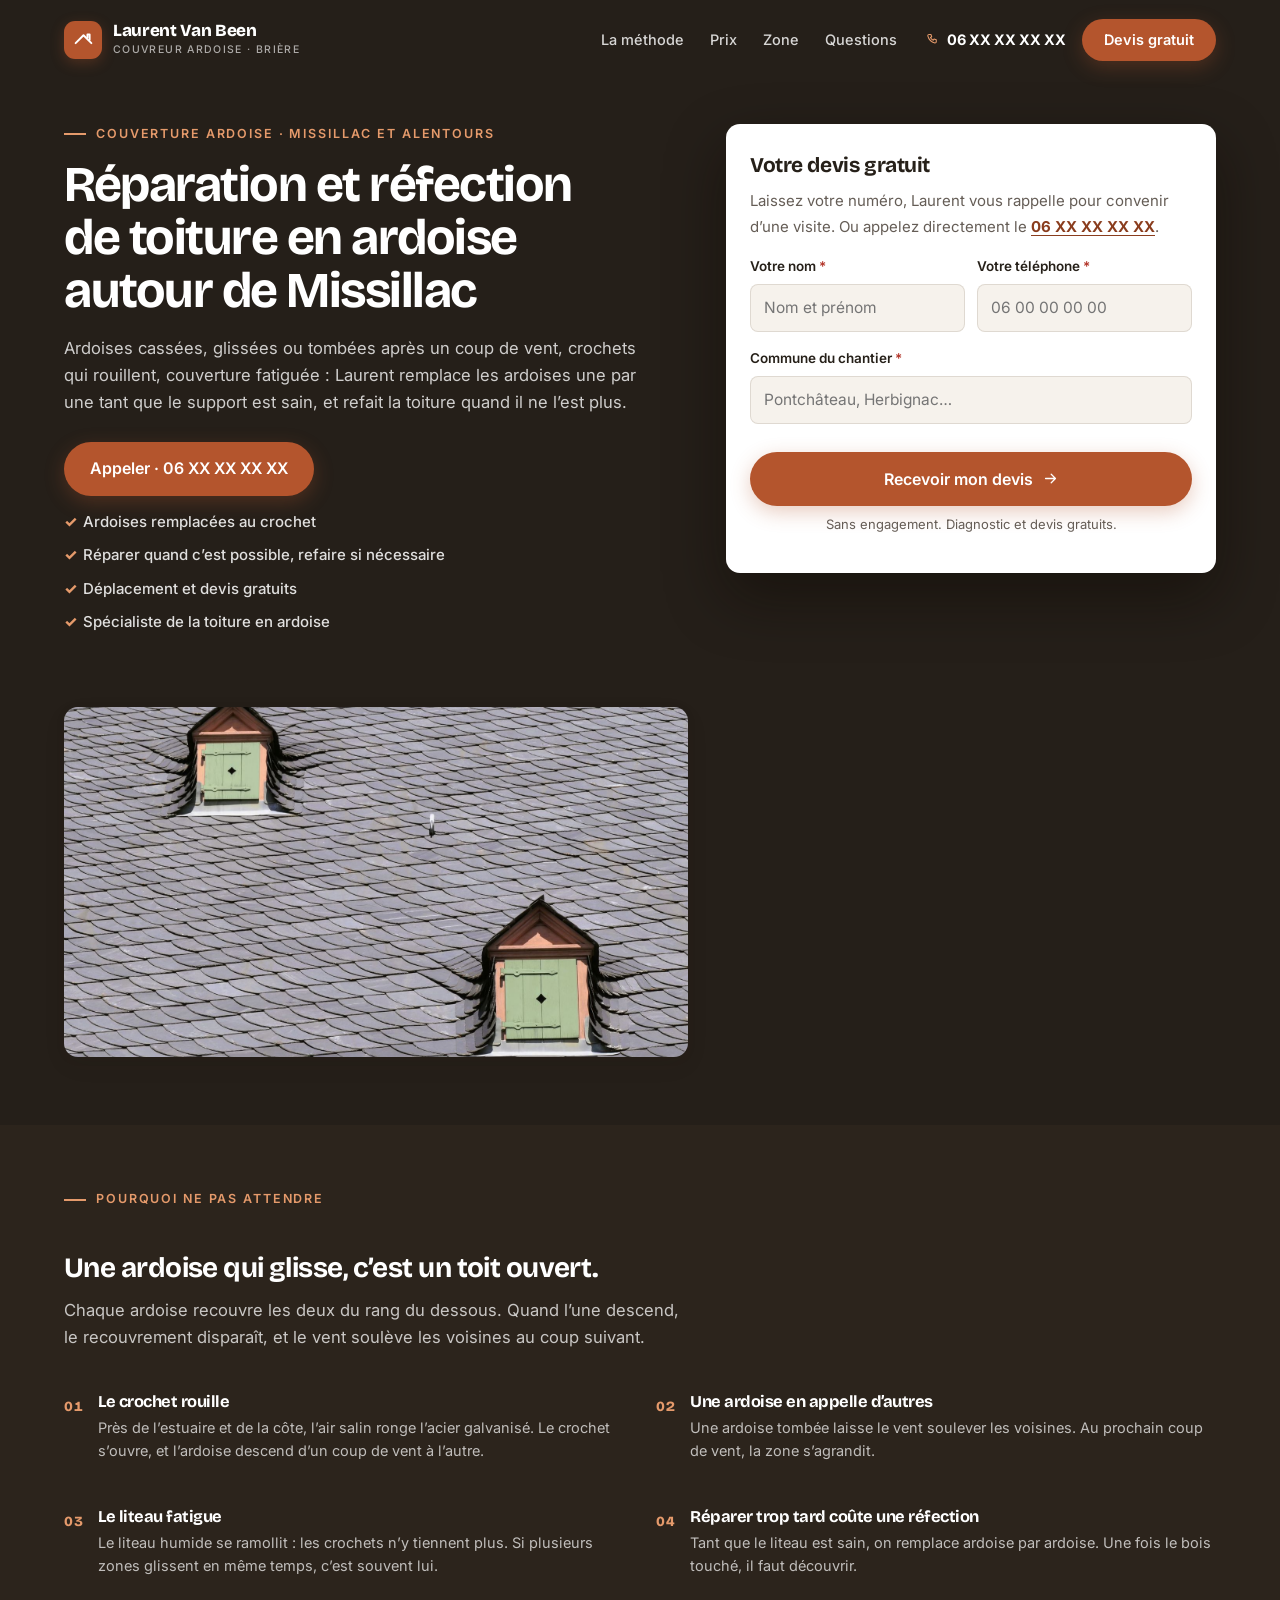
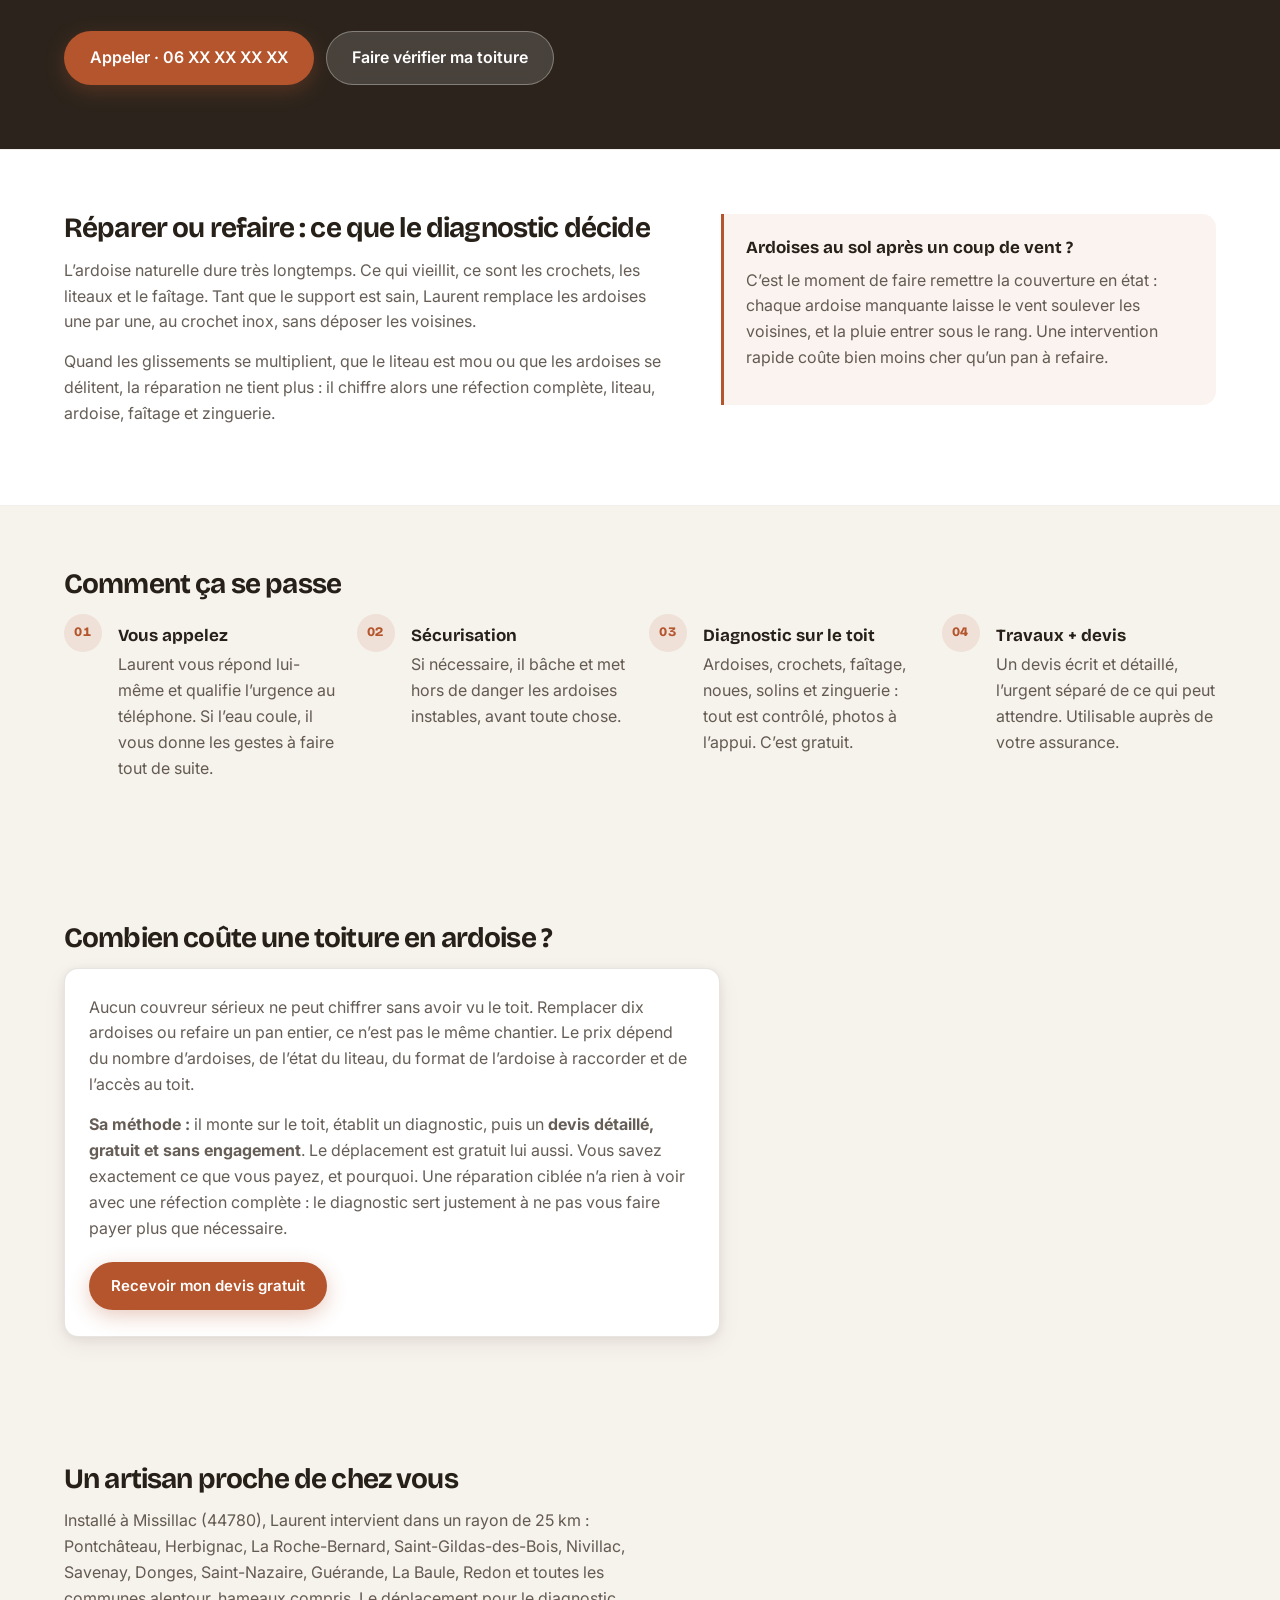
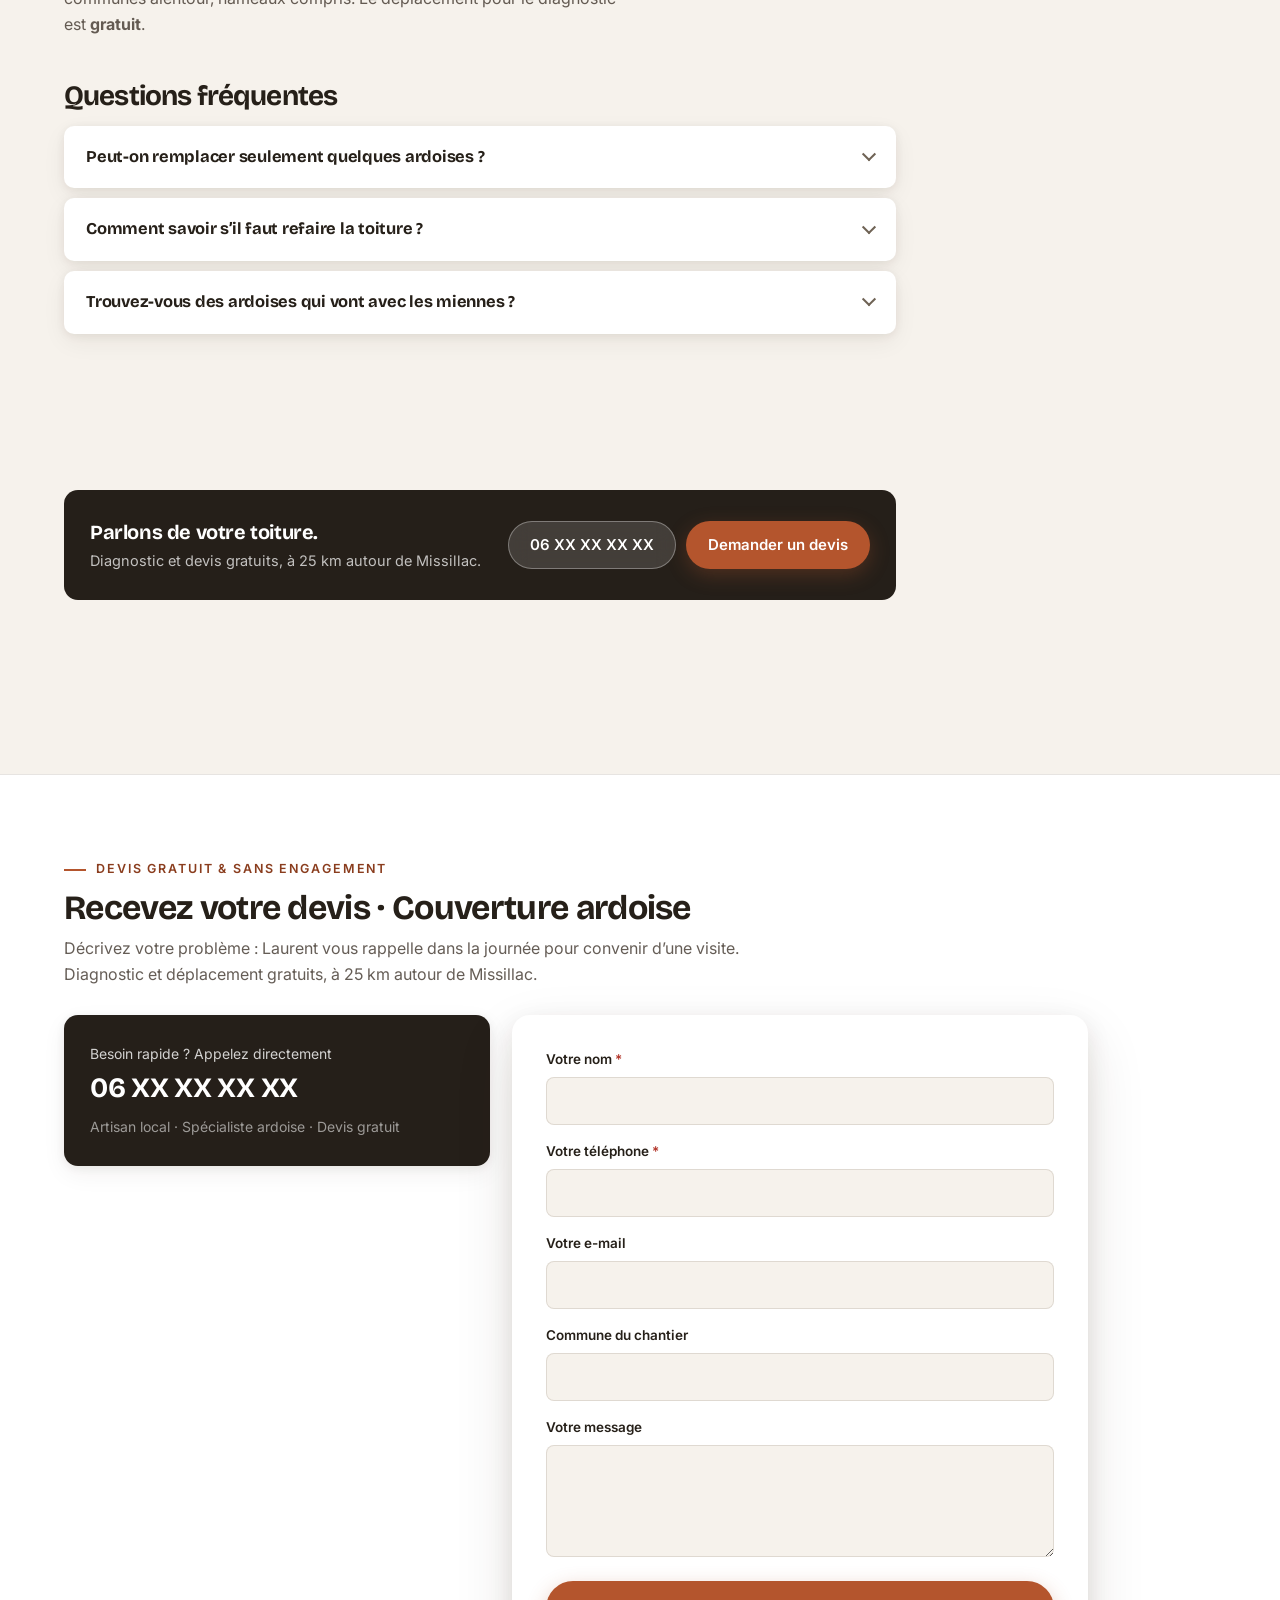
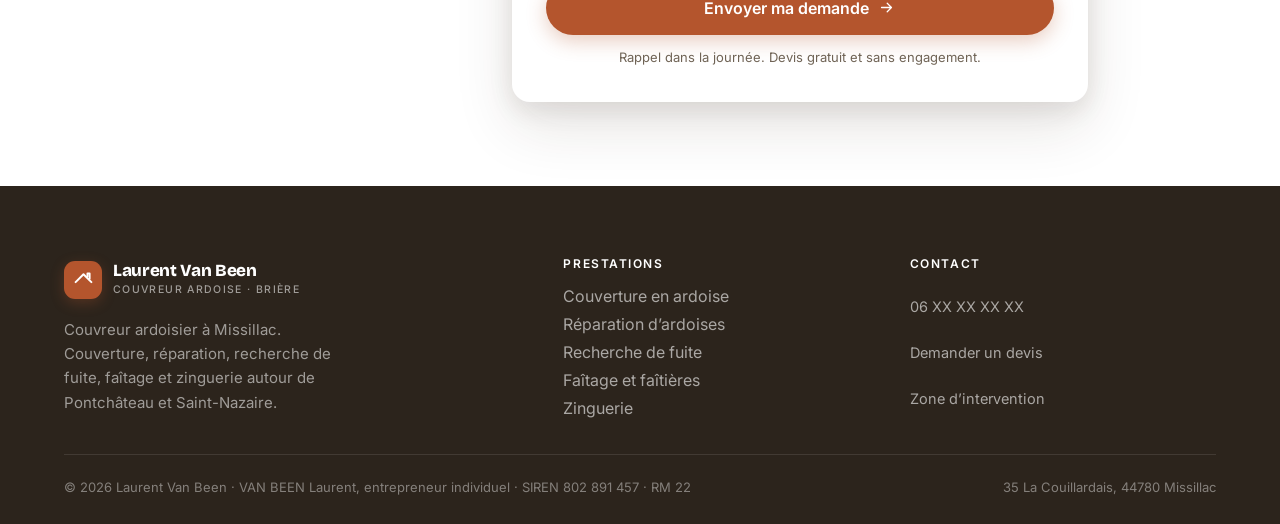
==== couverture-ardoise/index.html @ 98bc11b9 "Landings Google Ads Laurent Van Been (4 pages, modèle Debord) Co-Authored-By: Claude Opus 5.5 <norep" ====
<!DOCTYPE html>
<html lang="fr">
<head>
<meta charset="UTF-8">
<meta name="viewport" content="width=device-width, initial-scale=1">
<title>Couvreur ardoise&nbsp;: réparation et réfection · Laurent Van Been</title>
<meta name="description" content="Ardoises cassées ou glissées remplacées, réfection et rénovation de toiture en ardoise autour de Missillac, Pontchâteau et Saint-Nazaire. Devis gratuit.">
<link rel="canonical" href="https://netfox-agency.github.io/laurentvanbeen/couverture-ardoise/">
<meta name="robots" content="noindex, nofollow">
<meta property="og:type" content="website">
<meta property="og:locale" content="fr_FR">
<meta property="og:site_name" content="Laurent Van Been">
<meta property="og:title" content="Réparation et réfection de toiture en ardoise · Laurent Van Been">
<meta property="og:description" content="Ardoises cassées ou glissées remplacées, réfection et rénovation de toiture en ardoise autour de Missillac, Pontchâteau et Saint-Nazaire. Devis gratuit.">
<meta property="og:url" content="https://netfox-agency.github.io/laurentvanbeen/couverture-ardoise/">
<meta property="og:image" content="https://netfox-agency.github.io/laurentvanbeen/assets/img/ardoise-lucarnes.jpg">
<link rel="icon" href="../assets/favicon.svg" type="image/svg+xml">
<meta name="theme-color" content="#251f19">
<link rel="preconnect" href="https://fonts.googleapis.com">
<link rel="preconnect" href="https://fonts.gstatic.com" crossorigin>
<link href="https://fonts.googleapis.com/css2?family=Bricolage+Grotesque:opsz,wght@12..96,600;12..96,700;12..96,800&family=Inter:wght@400;500;600;700&display=swap" rel="stylesheet">
<link rel="stylesheet" href="../assets/styles.css?v=5">
<style>
  /* Page prestation : réutilise le design system (variables, kicker, faq, btn). */
  /* Hero sombre : en haut de page la navbar se fond dedans, et reprend son
     fond clair des que le JS pose .scrolled. Sans ca, une barre blanche
     tranche brutalement sur l'aplat sombre. */
  .site-nav:not(.scrolled) { background: transparent; box-shadow: none; }
  .site-nav:not(.scrolled) .brand-txt b { color: #fff; }
  .site-nav:not(.scrolled) .brand-txt span { color: rgba(255, 255, 255, .62); }
  .site-nav:not(.scrolled) .nav-links a { color: rgba(255, 255, 255, .82); }
  .site-nav:not(.scrolled) .nav-links a:hover { color: #fff; }
  .site-nav:not(.scrolled) .nav-tel { color: #fff; }
  .site-nav:not(.scrolled) .burger i,
  .site-nav:not(.scrolled) .burger i::before,
  .site-nav:not(.scrolled) .burger i::after { background: #fff; }
  .site-nav.scrolled { background: rgba(255, 255, 255, .92); -webkit-backdrop-filter: blur(16px); backdrop-filter: blur(16px); box-shadow: 0 1px 0 var(--line); }
  .svc { padding-block: clamp(120px, 14vw, 150px) clamp(64px, 8vw, 112px); }
  .crumbs { font-size: 13px; color: var(--text-mute); margin-bottom: 26px; }
  .crumbs a { color: var(--text-mute); text-decoration: none; }
  .crumbs a:hover { color: var(--accent-deep); }
  .crumbs span { margin: 0 8px; color: var(--accent); }
  .svc h1 { font-size: clamp(30px, 4.4vw, 50px); margin: 14px 0 18px; text-wrap: balance; }
  .svc .lead { margin-top: 0; }
  .svc-meta { margin: 22px 0 0; font-size: 12.5px; font-weight: 600; letter-spacing: .14em; text-transform: uppercase; color: var(--text-mute); }
  .svc h2 { font-size: clamp(21px, 2.6vw, 28px); margin: 44px 0 14px; text-wrap: balance; }
  .svc p { color: var(--text-soft); margin-bottom: 14px; text-wrap: pretty; }
  .svc figure { margin: 34px 0 8px; border-radius: var(--r-md); overflow: hidden; box-shadow: var(--sh-sm); position: relative; }
  .svc figure img { width: 100%; aspect-ratio: 16 / 9; object-fit: cover; }
  .svc figcaption { position: absolute; left: 12px; bottom: 12px; padding: 5px 11px; border-radius: 999px; background: rgba(26, 20, 14, .82); color: #fff; font-size: 11.5px; font-weight: 600; }
  .svc .faq-list { margin-top: 8px; }
  .svc-related { margin-top: 40px; padding-top: 18px; border-top: 1px solid var(--line); display: flex; align-items: baseline; gap: 16px; flex-wrap: wrap; }
  .svc-related b { font-family: var(--display); font-size: 15px; color: var(--ink); }
  .svc-related a { font-size: 15px; }
  .svc-cta { margin-top: 44px; padding: 26px; border-radius: var(--r-md); background: var(--navy-1); color: rgba(255,255,255,.72); display: flex; align-items: center; justify-content: space-between; gap: 18px; flex-wrap: wrap; }
  .svc-cta b { display: block; font-family: var(--display); font-size: 20px; color: #fff; letter-spacing: -.02em; }
  .svc-cta span { font-size: 14.5px; }
  .svc-cta .btns { display: flex; gap: 10px; flex-wrap: wrap; }
  @media (max-width: 640px) { .svc-cta { flex-direction: column; align-items: flex-start; } }
</style>
</head>
<body>

<a href="#main" class="sr-only">Aller au contenu</a>

<nav class="site-nav scrolled" id="nav" aria-label="Navigation principale">
  <div class="nav-inner">
    <a href="#main" class="brand" aria-label="Laurent Van Been">
      <span class="brand-mark" aria-hidden="true">
        <svg viewBox="0 0 24 24" fill="none"><path d="M3 15 12 6l9 9" stroke="currentColor" stroke-width="2.2" stroke-linecap="round" stroke-linejoin="round"/><path d="M16.5 8.5V5h2.5v6" stroke="currentColor" stroke-width="2.2" stroke-linecap="round" stroke-linejoin="round"/></svg>
      </span>
      <span class="brand-txt"><b>Laurent Van Been</b><span>Couvreur ardoise · Brière</span></span>
    </a>
    <ul class="nav-links">
      <li><a href="#methode">La méthode</a></li>
      <li><a href="#prix">Prix</a></li>
      <li><a href="#zone">Zone</a></li>
      <li><a href="#faq">Questions</a></li>
    </ul>
    <div class="nav-cta">
      <a href="tel:+336XXXXXXXX" class="nav-tel">
        <svg viewBox="0 0 24 24" fill="none" aria-hidden="true"><path d="M6.5 4h3l1.2 3.5-2 1.3a11 11 0 0 0 4.5 4.5l1.3-2 3.5 1.2v3a2 2 0 0 1-2.2 2A15.5 15.5 0 0 1 4.5 6.2 2 2 0 0 1 6.5 4Z" stroke="currentColor" stroke-width="1.7" stroke-linejoin="round"/></svg>
        06 XX XX XX XX
      </a>
      <a href="#devis" class="btn btn-accent">Devis gratuit</a>
      <button class="burger" id="burger" aria-expanded="false" aria-controls="mobile-menu" aria-label="Ouvrir le menu"><i></i></button>
    </div>
  </div>
</nav>
<ul class="mobile-menu" id="mobile-menu">
  <li><a href="#methode">La méthode</a></li>
  <li><a href="#prix">Prix</a></li>
  <li><a href="#zone">Zone d’intervention</a></li>
  <li><a href="#devis">Demander un devis</a></li>
  <li><a href="tel:+336XXXXXXXX">Appeler · 06 XX XX XX XX</a></li>
</ul>

<main id="main" class="svc svc-lp">
  <section class="lp-band lp-band-hero">
    <div class="container">
    <div class="lp-hero">
    <div class="lp-hero-txt">
    <p class="kicker">Couverture ardoise · Missillac et alentours</p>
    <h1>Réparation et réfection de toiture en ardoise autour de Missillac</h1>
    <p class="lead">Ardoises cassées, glissées ou tombées après un coup de vent, crochets qui rouillent, couverture fatiguée&nbsp;: Laurent remplace les ardoises une par une tant que le support est sain, et refait la toiture quand il ne l’est plus.</p>
    <p class="svc-meta">Devis gratuit · Déplacement gratuit · Spécialiste ardoise</p>
    <div class="svc-hero-cta">
      <a href="tel:+336XXXXXXXX" class="btn btn-accent btn-lg">Appeler · 06 XX XX XX XX</a>
      <a href="#devis-express" class="btn btn-ghost btn-lg">Devis gratuit en ligne</a>
    </div>
    <ul class="svc-trust">
      <li><span>✓</span> Ardoises remplacées au crochet</li>
      <li><span>✓</span> Réparer quand c’est possible, refaire si nécessaire</li>
      <li><span>✓</span> Déplacement et devis gratuits</li>
      <li><span>✓</span> Spécialiste de la toiture en ardoise</li>
    </ul>
    </div>
    <div class="express">
      <div class="express-txt">
        <b>Votre devis gratuit</b>
        <span>Laissez votre numéro, Laurent vous rappelle pour convenir d’une visite.<span class="lp-tel-bis"> Ou appelez directement le
          <a href="tel:+336XXXXXXXX">06 XX XX XX XX</a>.</span></span>
      </div>
      <div class="form">
        <form id="devis-express" novalidate>
          <input type="hidden" name="access_key" value="REMPLACER_PAR_VOTRE_CLE_WEB3FORMS">
          <input type="hidden" name="subject" value="Rappel express · Couverture ardoise · Laurent Van Been">
          <input type="hidden" name="from_name" value="Landing Laurent Van Been">
          <input type="hidden" name="prestation" value="Couverture ardoise">
          <input type="checkbox" name="botcheck" class="sr-only" tabindex="-1" autocomplete="off">
          <div class="express-champs">
            <div class="field">
              <label for="x-nom">Votre nom <span class="req" aria-hidden="true">*</span></label>
              <input type="text" id="x-nom" name="nom" autocomplete="name" placeholder="Nom et prénom" required>
              <p class="err">Merci d’indiquer votre nom.</p>
            </div>
            <div class="field">
              <label for="x-tel">Votre téléphone <span class="req" aria-hidden="true">*</span></label>
              <input type="tel" id="x-tel" name="telephone" autocomplete="tel" inputmode="tel" placeholder="06 00 00 00 00" required>
              <p class="err">Merci d’indiquer un téléphone où vous joindre.</p>
            </div>
          </div>
            <div class="field">
              <label for="x-ville">Commune du chantier <span class="req" aria-hidden="true">*</span></label>
              <input type="text" id="x-ville" name="commune" autocomplete="address-level2" placeholder="Pontchâteau, Herbignac…" required>
              <p class="err">Merci d’indiquer la commune du chantier.</p>
            </div>
          <button type="submit" class="btn btn-accent btn-lg">Recevoir mon devis
            <svg class="ar" viewBox="0 0 24 24" fill="none" aria-hidden="true"><path d="M5 12h14M13 6l6 6-6 6" stroke="currentColor" stroke-width="1.8" stroke-linecap="round" stroke-linejoin="round"/></svg>
          </button>
          <p class="form-foot">Sans engagement. Diagnostic et devis gratuits.</p>
        </form>
        <div class="form-state" role="status" aria-live="polite">
          <div class="ico"><svg width="24" height="24" viewBox="0 0 24 24" fill="none" aria-hidden="true"><path d="M20 6 9 17l-5-5" stroke="currentColor" stroke-width="2.5" stroke-linecap="round" stroke-linejoin="round"/></svg></div>
          <b>C’est noté.</b>
          <p>Laurent vous rappelle dans la journée.</p>
          <a href="tel:+336XXXXXXXX" class="fallback-tel">06 XX XX XX XX</a>
        </div>
        <div class="form-state is-error" role="alert" aria-live="assertive">
          <div class="ico"><svg width="24" height="24" viewBox="0 0 24 24" fill="none" aria-hidden="true"><circle cx="12" cy="12" r="9" stroke="currentColor" stroke-width="2"/><path d="M12 8v5M12 17h.01" stroke="currentColor" stroke-width="2.5" stroke-linecap="round"/></svg></div>
          <b>L’envoi n’a pas abouti.</b>
          <p>Appelez directement, il répond.</p>
          <a href="tel:+336XXXXXXXX" class="fallback-tel">06 XX XX XX XX</a>
        </div>
      </div>
    </div>
      <figure class="lp-preuve"><img src="../assets/img/ardoise-lucarnes.jpg" width="1200" height="675" decoding="async" alt="Couverture en ardoise et lucarnes, image d’illustration."></figure>
    </div>
    </div>
  </section>
  <section class="lp-band lp-risque">
    <div class="container">
      <p class="kicker">Pourquoi ne pas attendre</p>
      <h2>Une ardoise qui glisse, c’est un toit ouvert.</h2>
      <p class="lead">Chaque ardoise recouvre les deux du rang du dessous. Quand l’une descend, le recouvrement disparaît, et le vent soulève les voisines au coup suivant.</p>
      <div class="risque-liste">
        <div class="risque">
          <span class="n">01</span>
          <div>
            <h3>Le crochet rouille</h3>
            <p>Près de l’estuaire et de la côte, l’air salin ronge l’acier galvanisé. Le crochet s’ouvre, et l’ardoise descend d’un coup de vent à l’autre.</p>
          </div>
        </div>
        <div class="risque">
          <span class="n">02</span>
          <div>
            <h3>Une ardoise en appelle d’autres</h3>
            <p>Une ardoise tombée laisse le vent soulever les voisines. Au prochain coup de vent, la zone s’agrandit.</p>
          </div>
        </div>
        <div class="risque">
          <span class="n">03</span>
          <div>
            <h3>Le liteau fatigue</h3>
            <p>Le liteau humide se ramollit&nbsp;: les crochets n’y tiennent plus. Si plusieurs zones glissent en même temps, c’est souvent lui.</p>
          </div>
        </div>
        <div class="risque">
          <span class="n">04</span>
          <div>
            <h3>Réparer trop tard coûte une réfection</h3>
            <p>Tant que le liteau est sain, on remplace ardoise par ardoise. Une fois le bois touché, il faut découvrir.</p>
          </div>
        </div>
      </div>
      <div class="risque-cta">
        <a href="tel:+336XXXXXXXX" class="btn btn-accent btn-lg">Appeler · 06 XX XX XX XX</a>
        <a href="#devis-express" class="btn btn-glass btn-lg">Faire vérifier ma toiture</a>
      </div>
    </div>
  </section>
  <section class="lp-band lp-band-blanc lp-band-texte">
    <div class="container">
    <h2>Réparer ou refaire&nbsp;: ce que le diagnostic décide</h2>
    <p>L’ardoise naturelle dure très longtemps. Ce qui vieillit, ce sont les crochets, les liteaux et le faîtage. Tant que le support est sain, Laurent remplace les ardoises une par une, au crochet inox, sans déposer les voisines.</p>
    <p>Quand les glissements se multiplient, que le liteau est mou ou que les ardoises se délitent, la réparation ne tient plus&nbsp;: il chiffre alors une réfection complète, liteau, ardoise, faîtage et zinguerie.</p>
    <div class="urgent-box">
      <b>Ardoises au sol après un coup de vent&nbsp;?</b>
      <p>C’est le moment de faire remettre la couverture en état&nbsp;: chaque ardoise manquante laisse le vent soulever les voisines, et la pluie entrer sous le rang. Une intervention rapide coûte bien moins cher qu’un pan à refaire.</p>
    </div>
    </div>
  </section>
  <section class="lp-band" id="methode">
    <div class="container">
    <h2>Comment ça se passe</h2>
    <ol class="steps">
      <li><span class="step-n">01</span><b>Vous appelez</b><p>Laurent vous répond lui-même et qualifie l’urgence au téléphone. Si l’eau coule, il vous donne les gestes à faire tout de suite.</p></li>
      <li><span class="step-n">02</span><b>Sécurisation</b><p>Si nécessaire, il bâche et met hors de danger les ardoises instables, avant toute chose.</p></li>
      <li><span class="step-n">03</span><b>Diagnostic sur le toit</b><p>Ardoises, crochets, faîtage, noues, solins et zinguerie&nbsp;: tout est contrôlé, photos à l’appui. C’est gratuit.</p></li>
      <li><span class="step-n">04</span><b>Travaux + devis</b><p>Un devis écrit et détaillé, l’urgent séparé de ce qui peut attendre. Utilisable auprès de votre assurance.</p></li>
    </ol>
    </div>
  </section>
  <section class="lp-band" id="prix">
    <div class="container">
    <h2>Combien coûte une toiture en ardoise&nbsp;?</h2>
    <div class="budget-box">
      <p>Aucun couvreur sérieux ne peut chiffrer sans avoir vu le toit. Remplacer dix ardoises ou refaire un pan entier, ce n’est pas le même chantier. Le prix dépend du nombre d’ardoises, de l’état du liteau, du format de l’ardoise à raccorder et de l’accès au toit.</p>
      <p><strong>Sa méthode&nbsp;:</strong> il monte sur le toit, établit un diagnostic, puis un <strong>devis détaillé, gratuit et sans engagement</strong>. Le déplacement est gratuit lui aussi. Vous savez exactement ce que vous payez, et pourquoi. Une réparation ciblée n’a rien à voir avec une réfection complète&nbsp;: le diagnostic sert justement à ne pas vous faire payer plus que nécessaire.</p>
      <a href="#devis" class="btn btn-accent">Recevoir mon devis gratuit</a>
    </div>
    </div>
  </section>
  <section class="lp-band" id="zone">
    <div class="container">
    <h2>Un artisan proche de chez vous</h2>
    <p>Installé à Missillac (44780), Laurent intervient dans un rayon de 25 km&nbsp;: Pontchâteau, Herbignac, La Roche-Bernard, Saint-Gildas-des-Bois, Nivillac, Savenay, Donges, Saint-Nazaire, Guérande, La Baule, Redon et toutes les communes alentour, hameaux compris. Le déplacement pour le diagnostic est <strong>gratuit</strong>.</p>

    <h2 id="faq">Questions fréquentes</h2>
    <div class="faq-list">
      <details name="faq">
        <summary>Peut-on remplacer seulement quelques ardoises&nbsp;?</summary>
        <p class="answer">Oui, tant que le liteau est sain. Chaque ardoise est retirée et remplacée au crochet, sans toucher au reste du pan.</p>
      </details>
      <details name="faq">
        <summary>Comment savoir s’il faut refaire la toiture&nbsp;?</summary>
        <p class="answer">Quand les glissements se multiplient sur plusieurs zones, que le liteau est mou ou que les ardoises se délitent. Le diagnostic sur le toit le montre, photos à l’appui.</p>
      </details>
      <details name="faq">
        <summary>Trouvez-vous des ardoises qui vont avec les miennes&nbsp;?</summary>
        <p class="answer">Le format, l’épaisseur et la teinte de l’ardoise en place sont relevés au diagnostic, pour que le raccord se voie le moins possible.</p>
      </details>
    </div>
    </div>
  </section>
  <section class="lp-band lp-band-cta">
    <div class="container">
    <div class="svc-cta">
      <div>
        <b>Parlons de votre toiture.</b>
        <span>Diagnostic et devis gratuits, à 25 km autour de Missillac.</span>
      </div>
      <div class="btns">
        <a href="tel:+336XXXXXXXX" class="btn btn-glass">06 XX XX XX XX</a>
        <a href="#devis" class="btn btn-accent">Demander un devis</a>
      </div>
    </div>
    </div>
  </section>
</main>


<section id="devis" class="svc-formsec lp-formsec">
  <div class="container">
    <p class="kicker">Devis gratuit &amp; sans engagement</p>
    <h2 class="svc-formsec-h">Recevez votre devis · Couverture ardoise</h2>
    <p class="svc-formsec-lead">Décrivez votre problème&nbsp;: Laurent vous rappelle dans la journée pour convenir d’une visite. Diagnostic et déplacement gratuits, à 25 km autour de Missillac.</p>
    <div class="svc-formsec-grid">
      <a href="tel:+336XXXXXXXX" class="svc-callcard">
        <span>Besoin rapide&nbsp;? Appelez directement</span>
        <b>06 XX XX XX XX</b>
        <span class="svc-callcard-note">Artisan local · Spécialiste ardoise · Devis gratuit</span>
      </a>
      <div class="form">
        <form id="devis-form" novalidate>
          <input type="hidden" name="access_key" value="REMPLACER_PAR_VOTRE_CLE_WEB3FORMS">
          <input type="hidden" name="subject" value="Devis Couverture ardoise · Laurent Van Been">
          <input type="hidden" name="from_name" value="Landing Laurent Van Been">
          <input type="hidden" name="prestation" value="Couverture ardoise">
          <input type="checkbox" name="botcheck" class="sr-only" tabindex="-1" autocomplete="off">
          <div class="field">
            <label for="f-nom">Votre nom <span class="req" aria-hidden="true">*</span></label>
            <input type="text" id="f-nom" name="nom" autocomplete="name" required>
            <p class="err">Merci d’indiquer votre nom.</p>
          </div>
          <div class="field">
            <label for="f-tel">Votre téléphone <span class="req" aria-hidden="true">*</span></label>
            <input type="tel" id="f-tel" name="telephone" autocomplete="tel" inputmode="tel" required>
            <p class="err">Merci d’indiquer un téléphone où vous joindre.</p>
          </div>
          <div class="field">
            <label for="f-mail">Votre e-mail</label>
            <input type="email" id="f-mail" name="email" autocomplete="email" inputmode="email">
            <p class="err">Cet e-mail ne semble pas valide.</p>
          </div>
          <div class="field">
            <label for="f-ville">Commune du chantier</label>
            <input type="text" id="f-ville" name="commune" autocomplete="address-level2">
          </div>
          <div class="field">
            <label for="f-msg">Votre message</label>
            <textarea id="f-msg" name="message"></textarea>
          </div>
          <button type="submit" class="btn btn-accent btn-lg" id="submit-btn">Envoyer ma demande
            <svg class="ar" viewBox="0 0 24 24" fill="none" aria-hidden="true"><path d="M5 12h14M13 6l6 6-6 6" stroke="currentColor" stroke-width="1.8" stroke-linecap="round" stroke-linejoin="round"/></svg>
          </button>
          <p class="form-foot">Rappel dans la journée. Devis gratuit et sans engagement.</p>
        </form>
        <div class="form-state" id="form-ok" role="status" aria-live="polite">
          <div class="ico"><svg width="24" height="24" viewBox="0 0 24 24" fill="none" aria-hidden="true"><path d="M20 6 9 17l-5-5" stroke="currentColor" stroke-width="2.5" stroke-linecap="round" stroke-linejoin="round"/></svg></div>
          <b>Message reçu.</b>
          <p>Laurent vous rappelle dans la journée pour convenir d’une visite.</p>
          <a href="tel:+336XXXXXXXX" class="fallback-tel">06 XX XX XX XX</a>
        </div>
        <div class="form-state is-error" id="form-ko" role="alert" aria-live="assertive">
          <div class="ico"><svg width="24" height="24" viewBox="0 0 24 24" fill="none" aria-hidden="true"><circle cx="12" cy="12" r="9" stroke="currentColor" stroke-width="2"/><path d="M12 8v5M12 17h.01" stroke="currentColor" stroke-width="2.5" stroke-linecap="round"/></svg></div>
          <b>L’envoi n’a pas abouti.</b>
          <p>Le plus simple est de l’appeler directement&nbsp;: il répond.</p>
          <a href="tel:+336XXXXXXXX" class="fallback-tel">06 XX XX XX XX</a>
        </div>
      </div>
    </div>
  </div>
</section>

<footer class="footer">
  <div class="container">
    <div class="footer-grid">
      <div class="footer-brand">
        <a href="#main" class="brand">
          <span class="brand-mark" aria-hidden="true">
            <svg viewBox="0 0 24 24" fill="none"><path d="M3 15 12 6l9 9" stroke="currentColor" stroke-width="2.2" stroke-linecap="round" stroke-linejoin="round"/><path d="M16.5 8.5V5h2.5v6" stroke="currentColor" stroke-width="2.2" stroke-linecap="round" stroke-linejoin="round"/></svg>
          </span>
          <span class="brand-txt"><b>Laurent Van Been</b><span>Couvreur ardoise · Brière</span></span>
        </a>
        <p>Couvreur ardoisier à Missillac. Couverture, réparation, recherche de fuite, faîtage et zinguerie autour de Pontchâteau et Saint-Nazaire.</p>
      </div>
      <div>
        <h3>Prestations</h3>
        <ul>
          <li>Couverture en ardoise</li>
          <li>Réparation d’ardoises</li>
          <li>Recherche de fuite</li>
          <li>Faîtage et faîtières</li>
          <li>Zinguerie</li>
        </ul>
      </div>
      <div>
        <h3>Contact</h3>
        <ul>
          <li><a href="tel:+336XXXXXXXX">06 XX XX XX XX</a></li>
          <li><a href="#devis">Demander un devis</a></li>
          <li><a href="#zone">Zone d’intervention</a></li>
        </ul>
      </div>
    </div>
    <div class="footer-bot">
      <span>© 2026 Laurent Van Been · VAN BEEN Laurent, entrepreneur individuel · SIREN 802 891 457 · RM 22</span>
      <span>35 La Couillardais, 44780 Missillac</span>
    </div>
  </div>
</footer>
<div class="callbar" id="callbar">
  <a href="tel:+336XXXXXXXX" class="btn btn-glass">
    <svg width="15" height="15" viewBox="0 0 24 24" fill="none" aria-hidden="true"><path d="M6.5 4h3l1.2 3.5-2 1.3a11 11 0 0 0 4.5 4.5l1.3-2 3.5 1.2v3a2 2 0 0 1-2.2 2A15.5 15.5 0 0 1 4.5 6.2 2 2 0 0 1 6.5 4Z" stroke="currentColor" stroke-width="1.7" stroke-linejoin="round"/></svg>
    Appeler
  </a>
  <a href="#devis" class="btn btn-accent">Devis gratuit</a>
</div>

<script type="application/ld+json">
{"@context":"https://schema.org","@type":"RoofingContractor","name":"Laurent Van Been","telephone":"+336XXXXXXXX","url":"https://netfox-agency.github.io/laurentvanbeen/couverture-ardoise/","address":{"@type":"PostalAddress","streetAddress":"35 La Couillardais","addressLocality":"Missillac","postalCode":"44780","addressRegion":"Pays de la Loire","addressCountry":"FR"},"areaServed":"Missillac, Pontchâteau, Herbignac, Saint-Nazaire, Guérande"}
</script>
<script src="../assets/script.js?v=5" defer></script>
</body>
</html>
---- assets/styles.css ----
/* ============================================================
   Laurent Van Been · Couvreur ardoise, Missillac
   Structure héritée du système maison (bento, hero plein cadre, chips,
   Bricolage Grotesque + Inter) ; palette et séparateurs refaits pour
   le métier : terre cuite / charbon chaud / papier pierre, lignes de
   toit à la place des vagues. Aucun hex en dur hors de :root.
   ============================================================ */

:root {
  /* Palette métier couvreur : terre cuite (tuile), charbon chaud (ardoise
     brûlée / zinc patiné), papier chaud (pierre). Le bleu SaaS d'origine
     (hérité d'un gabarit de nettoyage) ne disait pas le
     secteur. Neutres chauds cohérents, aucun mélange chaud/froid. */
  --ink:        #262019;
  --text:       rgba(38, 30, 22, 0.88);
  --text-soft:  rgba(52, 42, 33, 0.76);
  --text-mute:  #6f6355;

  --bg:         #f6f2ec;
  --bg-deep:    #efe9e0;
  --surface:    #ffffff;

  --line:       rgba(70, 50, 30, 0.13);
  --line-soft:  rgba(70, 50, 30, 0.07);

  --accent:        #b4552d;
  --accent-deep:   #8a3d1e;
  --accent-bright: #e59a6b;
  --accent-tint:   rgba(180, 85, 45, .10);
  --accent-tint-2: rgba(180, 85, 45, .18);

  /* Noms hérités du gabarit d'origine ; valeurs = charbon chaud. */
  --navy-1: #251f19;
  --navy-2: #2c241c;

  --danger:      #b3362b;
  --danger-tint: rgba(179, 54, 43, .12);

  /* Rayons resserrés : le tout-arrondi « bulle » est un tell IA/SaaS. */
  --r-xs: 8px;
  --r-sm: 10px;
  --r-md: 14px;
  --r-lg: 18px;
  --r-xl: 24px;

  --sh-sm: 0 2px 10px rgba(48, 34, 20, .07), 0 8px 24px rgba(48, 34, 20, .06);
  --sh-lg: 0 8px 24px rgba(48, 34, 20, .10), 0 24px 60px rgba(48, 34, 20, .12);

  --maxw: 1200px;
  --display: "Bricolage Grotesque", ui-sans-serif, sans-serif;
  --font: "Inter", ui-sans-serif, sans-serif;
  --ease: cubic-bezier(.2, .8, .2, 1);
}

*, *::before, *::after { box-sizing: border-box; margin: 0; padding: 0; }
/* scroll-padding-top : la navbar est fixe et fait 78px. Sans cette réserve,
   chaque clic du menu fait atterrir le titre de section SOUS la barre. */
html { scroll-behavior: smooth; -webkit-text-size-adjust: 100%; scroll-padding-top: 96px; }

body {
  font-family: var(--font);
  font-size: 16px;
  line-height: 1.62;
  color: var(--text);
  background: var(--bg);
  -webkit-font-smoothing: antialiased;
  overflow-x: hidden;
}

/* height:auto : les attributs width/height du HTML posent une hauteur fixe
   qui neutraliserait aspect-ratio. Les règles plus spécifiques reprennent
   la main avec height:100%. */
img, video { max-width: 100%; display: block; height: auto; }

h1, h2, h3 { font-family: var(--display); color: var(--ink); letter-spacing: -.03em; line-height: 1.06; font-weight: 700; }

/* --accent sur --bg ne donne que 4,06:1 — sous le minimum AA de 4,5 pour du
   texte. On réserve --accent aux aplats (boutons, icônes) et on passe le texte
   en --accent-deep (6,4:1). */
a { color: var(--accent-deep); text-underline-offset: 3px; }
.prose a:visited { color: var(--navy-2); }

:focus-visible { outline: 2px solid var(--accent); outline-offset: 3px; border-radius: 4px; }
/* Sur les fonds sombres, l'anneau bleu standard se noie — variante claire. */
.hero :focus-visible, .section.dark :focus-visible, .footer :focus-visible,
.callbar :focus-visible, .mobile-menu :focus-visible {
  outline-color: var(--accent-bright);
}

/* ---------- Micro-typographie ---------- */
::selection { background: var(--accent); color: #fff; }
h2, h3 { text-wrap: balance; }
.lead, .b-card p, .faq-list .answer, .step > span:not(.step-n) { text-wrap: pretty; }

.container { max-width: var(--maxw); margin-inline: auto; padding-inline: 24px; }
.section { padding-block: clamp(64px, 8vw, 112px); position: relative; }

.sr-only {
  position: absolute; width: 1px; height: 1px; padding: 0; margin: -1px;
  overflow: hidden; clip: rect(0 0 0 0); white-space: nowrap; border: 0;
}

.chip {
  display: inline-flex; align-items: center; gap: 8px;
  padding: 7px 14px; border-radius: 999px;
  background: var(--accent-tint); color: var(--accent-deep);
  font-size: 13px; font-weight: 600; letter-spacing: .02em;
}
.chip svg { width: 15px; height: 15px; flex: none; }

/* Kicker éditorial : remplace les pilules-icônes en tête de section (grammaire
   template/SaaS). Un trait terre cuite, des capitales espacées, rien d'autre. */
.kicker {
  display: flex; align-items: center; gap: 10px;
  font-size: 12.5px; font-weight: 600; letter-spacing: .15em;
  text-transform: uppercase; color: var(--accent-deep);
}
.kicker::before { content: ""; width: 22px; height: 2px; background: var(--accent); flex: none; }
.dark .kicker { color: var(--accent-bright); }
.dark .kicker::before { background: var(--accent-bright); }

/* Spécimen de matériaux (intro) — la palette de l'artisan en petites capitales. */
.materials {
  margin-top: 24px; font-size: 12.5px; font-weight: 600;
  letter-spacing: .16em; text-transform: uppercase; color: var(--text-mute);
}

.h2 { font-size: clamp(28px, 3.6vw, 46px); margin-top: 14px; }
.lead { margin-top: 16px; font-size: clamp(16px, 1.3vw, 18px); color: var(--text-soft); max-width: 58ch; }

/* ---------- Boutons ---------- */
.btn {
  display: inline-flex; align-items: center; justify-content: center; gap: 9px;
  min-height: 48px; padding: 0 22px;
  border-radius: 999px; border: 0; cursor: pointer;
  font-family: var(--font); font-size: 15px; font-weight: 600;
  text-decoration: none; white-space: nowrap;
  transition: background .25s var(--ease), transform .2s var(--ease), box-shadow .25s var(--ease);
}
.btn .ar { width: 17px; height: 17px; flex: none; transition: transform .25s var(--ease); }
.btn:hover .ar { transform: translateX(3px); }
.btn:active { transform: translateY(1px); }
.btn-lg { min-height: 54px; padding: 0 26px; font-size: 16px; }

.btn-accent { background: var(--accent); color: #fff; box-shadow: 0 6px 20px rgba(180, 85, 45, .30); }
.btn-accent:hover { background: var(--accent-deep); }
.btn-light { background: #fff; color: var(--ink); box-shadow: var(--sh-sm); }
.btn-light:hover { background: var(--bg); }
.btn-glass {
  background: rgba(255, 255, 255, .14); color: #fff;
  box-shadow: inset 0 0 0 1px rgba(255, 255, 255, .32);
  -webkit-backdrop-filter: blur(10px); backdrop-filter: blur(10px);
}
.btn-glass:hover { background: rgba(255, 255, 255, .24); }
.btn-ghost { background: transparent; color: var(--ink); box-shadow: inset 0 0 0 1px var(--line); }
.btn-ghost:hover { box-shadow: inset 0 0 0 1px var(--ink); }

/* ============================================================
   NAV
   ============================================================ */
.site-nav {
  position: fixed; inset: 0 0 auto; z-index: 60;
  transition: background .3s var(--ease), box-shadow .3s var(--ease);
}
.site-nav.scrolled {
  background: rgba(255, 255, 255, .88);
  -webkit-backdrop-filter: blur(16px); backdrop-filter: blur(16px);
  box-shadow: 0 1px 0 var(--line);
}
.nav-inner {
  max-width: var(--maxw); margin-inline: auto; padding: 18px 24px;
  display: flex; align-items: center; gap: 28px;
}
.brand { display: flex; align-items: center; gap: 11px; text-decoration: none; margin-right: auto; min-height: 44px; }
.brand-mark {
  width: 38px; height: 38px; border-radius: 11px; flex: none;
  background: var(--accent); display: grid; place-items: center;
  box-shadow: 0 4px 14px rgba(180, 85, 45, .3);
}
.brand-mark svg { width: 21px; height: 21px; color: #fff; }
.brand-txt b {
  display: block; font-family: var(--display); font-size: 17px;
  font-weight: 800; letter-spacing: -.02em; color: #fff; line-height: 1.1;
}
.brand-txt span {
  display: block; font-size: 10.5px; letter-spacing: .13em;
  text-transform: uppercase; color: rgba(255, 255, 255, .62); font-weight: 500;
}
.site-nav.scrolled .brand-txt b { color: var(--ink); }
.site-nav.scrolled .brand-txt span { color: var(--text-mute); }

.nav-links { display: flex; gap: 26px; list-style: none; }
.nav-links a {
  font-size: 14.5px; font-weight: 500; text-decoration: none;
  color: rgba(255, 255, 255, .82); transition: color .2s var(--ease);
}
.nav-links a:hover { color: #fff; }
.site-nav.scrolled .nav-links a { color: var(--text-soft); }
.site-nav.scrolled .nav-links a:hover { color: var(--accent); }

.nav-cta { display: flex; align-items: center; gap: 16px; }
.nav-tel {
  display: inline-flex; align-items: center; gap: 7px;
  font-size: 14.5px; font-weight: 700; color: #fff;
  text-decoration: none; white-space: nowrap;
}
.nav-tel svg { width: 15px; height: 15px; color: var(--accent-bright); }
.site-nav.scrolled .nav-tel { color: var(--ink); }
.nav-cta .btn { min-height: 42px; font-size: 14.5px; }

.burger {
  display: none; flex: none;
  width: 44px; height: 44px; border: 0; background: none; cursor: pointer;
  align-items: center; justify-content: center;
}
.burger i {
  display: block; width: 20px; height: 2px; border-radius: 2px;
  background: #fff; position: relative; transition: background .2s var(--ease);
}
.burger i::before, .burger i::after {
  content: ""; position: absolute; left: 0; width: 20px; height: 2px;
  border-radius: 2px; background: #fff; transition: transform .28s var(--ease);
}
.burger i::before { top: -6px; }
.burger i::after { top: 6px; }
.site-nav.scrolled .burger i, .site-nav.scrolled .burger i::before, .site-nav.scrolled .burger i::after { background: var(--ink); }
.burger[aria-expanded="true"] i { background: transparent !important; }
.burger[aria-expanded="true"] i::before { transform: translateY(6px) rotate(45deg); }
.burger[aria-expanded="true"] i::after { transform: translateY(-6px) rotate(-45deg); }

.mobile-menu { display: none; }

/* ============================================================
   HERO
   ============================================================ */
.hero {
  position: relative;
  min-height: clamp(620px, 96vh, 960px);
  display: flex; align-items: flex-end;
  overflow: hidden;
  background: var(--navy-1);
  padding-top: 104px;
}
.hero-media { position: absolute; inset: 0; z-index: 0; background: var(--navy-1); }
.hero-media video, .hero-media img {
  /* Sujet (couvreur + mains) dans la moitié droite de la photo : le cadrage
     le garde entier, le texte occupe la gauche assombrie par le voile. */
  width: 100%; height: 100%; object-fit: cover; object-position: center 40%;
}
/* Trois dégradés, aucun voile global — la droite de l'image reste nette :
   1. vers le haut  : assied le texte du hero
   2. vers la droite : dégage le sujet
   3. vers le bas   : la vidéo a un ciel cramé en blanc pur au centre, sur
      lequel le texte blanc de la navbar devenait invisible. Cette bande
      garantit le contraste de la nav quelle que soit l'image dessous. */
.hero-media::after {
  content: ""; position: absolute; inset: 0;
  background:
    linear-gradient(to top, rgba(24, 18, 12, .94) 0%, rgba(24, 18, 12, .72) 26%, rgba(24, 18, 12, .34) 48%, rgba(24, 18, 12, 0) 70%),
    linear-gradient(to right, rgba(24, 18, 12, .66) 0%, rgba(24, 18, 12, .18) 48%, rgba(24, 18, 12, 0) 74%),
    linear-gradient(to bottom, rgba(24, 18, 12, .62) 0%, rgba(24, 18, 12, .28) 9%, rgba(24, 18, 12, 0) 18%);
}
.hero-inner {
  position: relative; z-index: 2; width: 100%;
  max-width: var(--maxw); margin-inline: auto;
  padding: 0 24px clamp(64px, 8vw, 104px);
}
.hero-label {
  display: inline-flex; align-items: center; gap: 9px;
  padding: 8px 16px; border-radius: 999px;
  background: rgba(255, 255, 255, .13);
  -webkit-backdrop-filter: blur(10px); backdrop-filter: blur(10px);
  box-shadow: inset 0 0 0 1px rgba(255, 255, 255, .28);
  color: #fff; font-size: 13.5px; font-weight: 500;
}
.hero-label svg { width: 16px; height: 16px; color: var(--accent-bright); flex: none; }

.hero h1 {
  font-family: var(--display);
  font-size: clamp(36px, 6.4vw, 82px);
  font-weight: 700; line-height: .98; letter-spacing: -.035em;
  color: #fff; max-width: 15ch; margin-top: 22px;
  text-shadow: 0 4px 30px rgba(6, 12, 24, .4);
}
.hero h1 em { font-style: normal; color: var(--accent-bright); }
.hero-sub {
  margin-top: 22px; max-width: 52ch;
  font-size: clamp(15.5px, 1.5vw, 19px); color: rgba(255, 255, 255, .9);
  text-shadow: 0 1px 4px rgba(6, 12, 24, .55);
}
.hero-cta { display: flex; flex-wrap: wrap; gap: 12px; margin-top: 32px; }


.hero-wave { position: absolute; left: 0; right: 0; bottom: -1px; z-index: 3; line-height: 0; pointer-events: none; }
.hero-wave svg { width: 100%; height: clamp(40px, 6vw, 78px); display: block; }
.hero-wave path { fill: var(--bg); }

/* ============================================================
   INTRO (split)
   ============================================================ */
.split { display: grid; grid-template-columns: 1fr 1fr; gap: 56px; align-items: center; }


.intro-visual { border-radius: var(--r-lg); overflow: hidden; box-shadow: var(--sh-lg); position: relative; }
.intro-visual img { width: 100%; aspect-ratio: 4 / 3; object-fit: cover; }
.intro-visual figcaption {
  position: absolute; left: 14px; bottom: 14px;
  padding: 7px 13px; border-radius: 999px;
  background: rgba(26, 20, 14, .82);
  -webkit-backdrop-filter: blur(8px); backdrop-filter: blur(8px);
  color: #fff; font-size: 12px; font-weight: 600; letter-spacing: .04em;
}

/* ============================================================
   SERVICES — bento
   ============================================================ */
.sec-head { max-width: 46rem; margin-bottom: clamp(32px, 4vw, 52px); }

.bento { display: grid; grid-template-columns: repeat(6, 1fr); grid-auto-rows: 232px; gap: 18px; }
.b-card {
  position: relative; border-radius: var(--r-md); overflow: hidden; cursor: pointer;
  display: flex; flex-direction: column; justify-content: flex-end;
  box-shadow: var(--sh-sm); text-decoration: none;
  transition: transform .35s var(--ease), box-shadow .35s var(--ease);
  grid-column: span 3;
}
.b-card.feat { grid-column: span 3; grid-row: span 2; }
.b-card:hover { transform: translateY(-4px); box-shadow: var(--sh-lg); }
.b-card img { position: absolute; inset: 0; width: 100%; height: 100%; object-fit: cover; z-index: 0; transition: transform .6s var(--ease); }
.b-card:hover img { transform: scale(1.06); }
/* Vidéo de la carte « Rénovation de toiture » : invisible tant qu'elle n'est
   pas réellement en lecture (le JS pose .playing sur l'événement playing),
   pour que l'image → vidéo se fasse en fondu, sans flash noir. */
.b-card video {
  position: absolute; inset: 0; width: 100%; height: 100%;
  object-fit: cover; z-index: 0; opacity: 0;
  transition: opacity .8s var(--ease);
  pointer-events: none;
}
.b-card video.playing { opacity: 1; }
/* Voile renforcé par rapport au gabarit d'origine : nos photos vont du ciel bleu clair
   (charpente) au toit sombre. Calibré sur la plus claire, sinon le titre blanc
   et le numéro d'accent y deviennent illisibles. */
.b-card::after {
  content: ""; position: absolute; inset: 0; z-index: 1;
  background: linear-gradient(to top, rgba(23, 17, 11, .96) 0%, rgba(23, 17, 11, .82) 34%, rgba(23, 17, 11, .42) 62%, rgba(23, 17, 11, .1) 86%, rgba(23, 17, 11, 0) 100%);
}
.b-card.feat::after {
  background: linear-gradient(to top, rgba(23, 17, 11, .93) 0%, rgba(23, 17, 11, .68) 40%, rgba(23, 17, 11, .28) 70%, rgba(23, 17, 11, 0) 96%);
}
.b-body { position: relative; z-index: 2; padding: 22px; }
.b-num {
  display: block; font-family: var(--display); font-size: 12px; font-weight: 700;
  letter-spacing: .16em; color: var(--accent-bright); margin-bottom: 9px;
}
.b-card h3 { color: #fff; font-size: clamp(18px, 1.7vw, 23px); }
.b-card p { color: rgba(255, 255, 255, .82); font-size: 15px; margin-top: 8px; line-height: 1.5; }
.b-tags { display: flex; flex-wrap: wrap; gap: 6px; margin-top: 13px; }
.b-tags span {
  padding: 4px 10px; border-radius: 999px; font-size: 11.5px; font-weight: 600;
  background: rgba(255, 255, 255, .14); color: rgba(255, 255, 255, .88);
  box-shadow: inset 0 0 0 1px rgba(255, 255, 255, .18);
}
.b-arrow {
  position: absolute; top: 16px; right: 16px; z-index: 3;
  width: 38px; height: 38px; border-radius: 11px;
  display: grid; place-items: center;
  /* Base sombre et non blanche : sur les zones claires des photos (ciel de la
     vidéo), la pastille blanche translucide devenait invisible. */
  background: rgba(26, 20, 14, .38);
  -webkit-backdrop-filter: blur(6px); backdrop-filter: blur(6px);
  box-shadow: inset 0 0 0 1px rgba(255, 255, 255, .3);
  color: #fff; transition: background .25s var(--ease), transform .25s var(--ease);
}
.b-arrow svg { width: 17px; height: 17px; }
.b-card:hover .b-arrow { background: var(--accent); transform: translate(2px, -2px); }

/* Bande « également » — les prestations sans photo, à égale dignité */
/* Bande « Également » en ligne éditoriale sous filet — même registre que
   les communes, plus de pilules à coches. */
.also {
  margin-top: 26px; padding-top: 18px;
  border-top: 1px solid var(--line);
  display: flex; align-items: baseline; gap: 16px; flex-wrap: wrap;
}
.also > b { font-family: var(--display); font-size: 15px; color: var(--ink); letter-spacing: -.01em; }
.also ul { list-style: none; display: flex; flex-wrap: wrap; row-gap: 8px; }
.also li { font-size: 15px; color: var(--text-soft); }
.also li:not(:last-child)::after { content: "·"; margin: 0 12px; color: var(--accent); font-weight: 700; }

/* ============================================================
   SECTION SOMBRE
   ============================================================ */
.section.dark { background: var(--navy-1); color: rgba(255, 255, 255, .72); overflow: hidden; }
.dark .h2 { color: #fff; }
.dark .lead { color: rgba(255, 255, 255, .66); }
.dark .chip { background: rgba(229, 154, 107, .16); color: var(--accent-bright); }
.dark .wave-top, .dark .wave-bottom { position: absolute; left: 0; right: 0; z-index: 1; line-height: 0; }
.dark .wave-top { top: -1px; transform: rotate(180deg); }
.dark .wave-bottom { bottom: -1px; }
.wave-top svg, .wave-bottom svg { width: 100%; height: clamp(34px, 5vw, 64px); display: block; }
.wave-top path, .wave-bottom path { fill: var(--bg); }
.dark .container { position: relative; z-index: 2; }

/* Arguments en filets, pas en tuiles-icônes : chaque item ouvre sur un
   hairline clair — registre imprimé, cohérent avec les kickers. */
.feature-list { display: grid; gap: 18px; margin-top: 30px; }
.feat-item { border-top: 1px solid rgba(255, 255, 255, .16); padding-top: 16px; }
.feat-item b { display: block; font-family: var(--display); font-size: 16.5px; color: #fff; letter-spacing: -.01em; }
/* `> div >` obligatoire : en `.feat-item span`, cette règle capturait aussi
   <span class="feat-ico">, dont elle écrasait la couleur d'accent et le
   centrage. Les icônes ressortaient blanc délavé et décentrées. */
.feat-item > div > span { display: block; margin-top: 4px; font-size: 15px; color: rgba(255, 255, 255, .64); line-height: 1.55; }

.visual { position: relative; border-radius: var(--r-lg); overflow: hidden; box-shadow: var(--sh-lg); }
.visual img { width: 100%; aspect-ratio: 4 / 3; object-fit: cover; }
.badge {
  position: absolute; left: 16px; bottom: 16px;
  padding: 9px 15px; border-radius: 999px;
  background: rgba(26, 20, 14, .82);
  -webkit-backdrop-filter: blur(10px); backdrop-filter: blur(10px);
  box-shadow: inset 0 0 0 1px rgba(255, 255, 255, .18);
  color: #fff; font-size: 12.5px; font-weight: 600;
}

/* ============================================================
   AVANT / APRÈS
   ============================================================ */
.ba { display: grid; grid-template-columns: 1fr 1fr; gap: 14px; }
.ba figure { position: relative; margin: 0; border-radius: var(--r-md); overflow: hidden; box-shadow: var(--sh-sm); }
.ba img { width: 100%; aspect-ratio: 3 / 4; object-fit: cover; }
.ba figcaption {
  position: absolute; top: 12px; left: 12px;
  padding: 5px 11px; border-radius: 999px;
  background: rgba(26, 20, 14, .82);
  -webkit-backdrop-filter: blur(8px); backdrop-filter: blur(8px);
  color: #fff; font-size: 11px; font-weight: 700; letter-spacing: .1em; text-transform: uppercase;
}
.ba-note {
  margin-top: 14px; font-size: 14px; color: var(--text-mute);
  padding-left: 13px; border-left: 2px solid var(--line);
}
.callout {
  margin-top: 24px; padding: 20px 22px;
  border-radius: var(--r-md); background: var(--accent-tint);
  box-shadow: inset 0 0 0 1px var(--accent-tint-2);
}
.callout b { display: block; font-family: var(--display); font-size: 16.5px; color: var(--accent-deep); letter-spacing: -.01em; margin-bottom: 6px; }
.callout p { font-size: 15px; color: var(--text-soft); }

/* ============================================================
   PROCESS
   ============================================================ */
/* Process en colonnes éditoriales : filet haut + numéro spécimen 01–04,
   plus de cartes blanches décoratives (la carte n'est pas l'interaction). */
.steps { display: grid; grid-template-columns: repeat(4, 1fr); gap: 28px; }
.step { border-top: 2px solid var(--line); padding-top: 16px; }
.step-n {
  display: block;
  font-family: var(--display); font-weight: 800; font-size: 14px;
  letter-spacing: .08em; color: var(--accent-deep);
  font-variant-numeric: tabular-nums;
  margin-bottom: 10px;
}
.step b { display: block; font-family: var(--display); font-size: 16.5px; color: var(--ink); letter-spacing: -.01em; }
/* :not(.step-n) obligatoire : en `.step span`, cette règle écrasait le
   inline-grid de la pastille numérotée — le chiffre n'était plus centré,
   passait en 15px gris et héritait d'une marge parasite. */
.step > span:not(.step-n) { display: block; margin-top: 7px; font-size: 15px; color: var(--text-soft); line-height: 1.55; }

/* ============================================================
   ZONES
   ============================================================ */
/* Les 17 communes en texte courant à interponctions — scannable et imprimé,
   sans les 17 boîtes blanches. */
.towns {
  display: flex; flex-wrap: wrap; row-gap: 10px;
  margin-top: 26px; list-style: none; max-width: 56rem;
}
.towns li { font-size: 16px; color: var(--text-soft); }
.towns li:not(:last-child)::after { content: "·"; margin: 0 14px; color: var(--accent); font-weight: 700; }
.zones-note { margin-top: 20px; font-size: 15px; color: var(--text-mute); }

/* ============================================================
   FAQ
   ============================================================ */
.faq-list { display: grid; gap: 10px; }
.faq-list details {
  background: var(--surface); border-radius: var(--r-sm);
  box-shadow: var(--sh-sm); overflow: hidden;
}
.faq-list summary {
  display: flex; align-items: center; justify-content: space-between; gap: 18px;
  min-height: 44px; padding: 18px 22px; cursor: pointer; list-style: none;
  font-family: var(--display); font-size: 16.5px; font-weight: 700;
  color: var(--ink); letter-spacing: -.015em;
  transition: color .2s var(--ease);
}
.faq-list summary::-webkit-details-marker { display: none; }
.faq-list summary:hover { color: var(--accent-deep); }
.faq-list summary::after {
  content: ""; flex: none; width: 10px; height: 10px;
  border-right: 2px solid var(--text-mute); border-bottom: 2px solid var(--text-mute);
  transform: rotate(45deg) translate(-2px, -2px);
  transition: transform .3s var(--ease);
}
.faq-list details[open] summary::after { transform: rotate(-135deg) translate(-2px, -2px); }
.faq-list .answer { padding: 0 22px 20px; max-width: 70ch; font-size: 15.5px; color: var(--text-soft); }

/* ============================================================
   CONTACT
   ============================================================ */
.contact-grid { display: grid; grid-template-columns: 1fr 1.1fr; gap: clamp(32px, 5vw, 64px); }
/* Coordonnées en filets — label capitales + valeur en Bricolage, sans
   tuiles-icônes. */
.info { display: grid; gap: 18px; margin-top: 30px; }
.info-row { border-top: 1px solid var(--line); padding-top: 16px; }
/* `> div >` obligatoire : en `.info-row span`, cette règle capturait aussi
   <span class="info-ico">, qui perdait son bleu, son centrage, et héritait
   d'un uppercase parasite. */
.info-row > div > span { display: block; font-size: 11.5px; letter-spacing: .1em; text-transform: uppercase; color: var(--text-mute); }
.info-row b, .info-row a.big {
  display: block; font-family: var(--display); font-size: 18px; font-weight: 700;
  color: var(--ink); letter-spacing: -.02em; text-decoration: none; margin-top: 2px;
}
/* Le numéro de téléphone est LE geste que le site doit provoquer. Il faisait
   29px de haut (sous la cible tactile) ET s'affichait comme un titre noir :
   rien ne disait qu'on pouvait le taper. En terre cuite + soulignement au
   survol, il se lit comme un lien à appeler. */
.info-row a.big { display: inline-flex; align-items: center; gap: 7px; min-height: 44px; color: var(--accent-deep); }
.info-row a.big::after { content: "›"; font-weight: 700; opacity: .6; transition: transform .2s var(--ease); }
.info-row a.big:hover { color: var(--accent); text-decoration: underline; text-underline-offset: 3px; }
.info-row a.big:hover::after { transform: translateX(3px); }
.info-row small { display: block; margin-top: 3px; font-size: 14px; color: var(--text-mute); }

.form { background: var(--surface); border-radius: var(--r-lg); padding: clamp(24px, 3vw, 34px); box-shadow: var(--sh-lg); }
.field { margin-bottom: 16px; }
.field label { display: block; font-size: 13.5px; font-weight: 600; color: var(--ink); margin-bottom: 6px; }
.field .req { color: var(--danger); }
.field input, .field select, .field textarea {
  width: 100%; min-height: 48px; padding: 12px 14px;
  font-family: var(--font); font-size: 15.5px; color: var(--ink);
  background: var(--bg); border: 0; border-radius: var(--r-xs);
  box-shadow: inset 0 0 0 1px var(--line);
  -webkit-appearance: none; appearance: none;
  transition: box-shadow .2s var(--ease), background .2s var(--ease);
}
.field textarea { min-height: 112px; resize: vertical; }
.field select {
  background-image: url("data:image/svg+xml,%3Csvg xmlns='http://www.w3.org/2000/svg' width='12' height='8' viewBox='0 0 12 8' fill='none'%3E%3Cpath d='M1 1.5L6 6.5L11 1.5' stroke='%2351677d' stroke-width='1.6' stroke-linecap='round'/%3E%3C/svg%3E");
  background-repeat: no-repeat; background-position: right 14px center; padding-right: 40px;
}
.field input:focus, .field select:focus, .field textarea:focus {
  background: var(--surface); box-shadow: inset 0 0 0 2px var(--accent);
  outline: none;
}
.field .err { display: none; font-size: 13px; color: var(--danger); margin-top: 6px; }
.field.invalid input, .field.invalid select, .field.invalid textarea { box-shadow: inset 0 0 0 2px var(--danger); background: var(--danger-tint); }
.field.invalid .err { display: block; }
.form .btn { width: 100%; }
.form-foot { margin-top: 12px; font-size: 13px; color: var(--text-mute); text-align: center; }

.form-state { display: none; text-align: center; padding: 24px 8px; }
.form-state.show { display: block; }
.form-state .ico {
  width: 52px; height: 52px; border-radius: 16px; margin: 0 auto 14px;
  display: grid; place-items: center; background: var(--accent-tint); color: var(--accent-deep);
}
.form-state.is-error .ico { background: var(--danger-tint); color: var(--danger); }
.form-state b { display: block; font-family: var(--display); font-size: 20px; color: var(--ink); letter-spacing: -.02em; margin-bottom: 6px; }
.form-state p { font-size: 15px; color: var(--text-soft); margin-bottom: 16px; }
/* Repli téléphone : un formulaire cassé ne doit jamais coûter un chantier */
.form-state .fallback-tel {
  display: inline-flex; align-items: center; gap: 9px;
  font-family: var(--display); font-size: 22px; font-weight: 700;
  color: var(--accent-deep); text-decoration: none; letter-spacing: -.02em;
}
.spinner {
  width: 16px; height: 16px; border-radius: 999px;
  border: 2px solid rgba(255, 255, 255, .35); border-top-color: #fff;
  animation: spin .7s linear infinite;
}
@keyframes spin { to { transform: rotate(360deg); } }

/* ============================================================
   FOOTER
   ============================================================ */
.footer { background: var(--navy-2); color: rgba(255, 255, 255, .6); padding-block: clamp(48px, 6vw, 72px) 26px; }
.footer .brand-txt b, .footer .brand-txt span { color: #fff; }
.footer .brand-txt span { color: rgba(255, 255, 255, .55); }
.footer-grid { display: grid; grid-template-columns: 1.5fr 1fr 1fr; gap: 40px; padding-bottom: 32px; border-bottom: 1px solid rgba(255, 255, 255, .1); }
.footer-brand p { margin-top: 16px; font-size: 15px; color: rgba(255, 255, 255, .55); max-width: 32ch; }
.footer h3 { font-family: var(--font); font-size: 12px; letter-spacing: .13em; text-transform: uppercase; color: #fff; font-weight: 600; margin-bottom: 14px; }
.footer ul { list-style: none; display: grid; gap: 2px; }
/* Les liens du footer faisaient 17px de haut : intouchables au pouce.
   inline-flex + min-height 44px les rend conformes sans changer l'aspect
   (le gap de la liste compense le padding ajouté). */
.footer a {
  display: inline-flex; align-items: center; min-height: 44px;
  color: rgba(255, 255, 255, .6); text-decoration: none; font-size: 14.5px;
  transition: color .2s var(--ease);
}
.footer a:hover, .footer a:visited:hover { color: #fff; }
.footer a:visited { color: rgba(255, 255, 255, .6); }
.footer-bot { padding-top: 22px; display: flex; justify-content: space-between; gap: 14px; flex-wrap: wrap; font-size: 13px; color: rgba(255, 255, 255, .42); }
/* Le style `.footer a` vise les listes de navigation : 44px de haut et 14,5px
   pour la cible tactile. Sur le credit en ligne du bas, ca deformerait la
   ligne, d'ou cette exception (meme specificite, chargee apres). */
.footer-bot a {
  display: inline; min-height: 0; font-size: inherit;
  color: rgba(255, 255, 255, .62);
  border-bottom: 1px solid rgba(255, 255, 255, .2);
}
.footer-bot a:hover { color: #fff; border-bottom-color: rgba(255, 255, 255, .45); }
.footer-bot a:visited { color: rgba(255, 255, 255, .62); }

/* ============================================================
   CALLBAR MOBILE
   ============================================================ */
.callbar {
  position: fixed; inset: auto 0 0; z-index: 55; display: none; gap: 10px;
  padding: 10px 16px calc(10px + env(safe-area-inset-bottom));
  background: rgba(26, 20, 14, .93);
  -webkit-backdrop-filter: blur(16px); backdrop-filter: blur(16px);
  box-shadow: 0 -1px 0 rgba(255, 255, 255, .1);
  transform: translateY(110%); transition: transform .35s var(--ease);
}
.callbar.show { transform: none; }
.callbar .btn { flex: 1; min-height: 46px; font-size: 14.5px; }

/* ============================================================
   REVEAL — amélioration progressive.
   Le masquage n'est appliqué que si <html class="js">. Sans JS, sans
   IntersectionObserver, ou si les transitions ne tournent pas, le contenu
   reste visible. Une page dont le texte dépend du JS est une page blanche.
   ============================================================ */
.js .reveal { opacity: 0; transform: translateY(18px); transition: opacity .7s var(--ease), transform .7s var(--ease); }
.js .reveal.in { opacity: 1; transform: none; }
.js .reveal.d1 { transition-delay: .08s; }
.js .reveal.d2 { transition-delay: .16s; }
.js .reveal.d3 { transition-delay: .24s; }
/* Le hero est au-dessus de la ligne de flottaison : il s'anime tout de suite,
   sans attendre l'observateur. */
.js .hero .reveal { opacity: 1; transform: none; animation: heroIn .7s var(--ease) both; }
.js .hero .reveal.d1 { animation-delay: .08s; }
.js .hero .reveal.d2 { animation-delay: .16s; }
.js .hero .reveal.d3 { animation-delay: .24s; }
@keyframes heroIn { from { opacity: 0; transform: translateY(18px); } to { opacity: 1; transform: none; } }

/* ============================================================
   RESPONSIVE
   ============================================================ */
@media (max-width: 1024px) {
  .split, .contact-grid { grid-template-columns: 1fr; gap: 40px; }
  .steps { grid-template-columns: repeat(2, 1fr); }
  .bento { grid-auto-rows: 210px; }
  .footer-grid { grid-template-columns: 1fr 1fr; }
}

@media (max-width: 860px) {
  .nav-links, .nav-tel { display: none; }
  .burger { display: flex; }
  .nav-cta .btn { display: none; }
  /* Le descripteur cassait sur 2 lignes et faisait doubler la hauteur de la
     barre. La marque seule suffit ici ; le descripteur reste dans le footer,
     le <title> et le schema.org. */
  .brand-txt span { display: none; }
  .brand-txt b { font-size: 16px; }

  /* position:fixed hors du flux de la nav + pointer-events:auto : la nav est
     en pointer-events:none, le menu en héritait et ses liens étaient inertes. */
  .mobile-menu {
    position: fixed; inset: 78px 16px auto; z-index: 59;
    display: none; flex-direction: column; gap: 4px;
    padding: 12px; border-radius: var(--r-md);
    background: rgba(26, 20, 14, .97);
    -webkit-backdrop-filter: blur(20px); backdrop-filter: blur(20px);
    box-shadow: inset 0 0 0 1px rgba(255, 255, 255, .12), var(--sh-lg);
    list-style: none; pointer-events: auto;
  }
  .mobile-menu.open { display: flex; }
  .mobile-menu a {
    display: flex; align-items: center; min-height: 48px; padding-inline: 14px;
    border-radius: var(--r-xs); color: rgba(255, 255, 255, .88);
    text-decoration: none; font-size: 16px; font-weight: 500;
  }
  .mobile-menu a:hover { background: rgba(255, 255, 255, .08); color: #fff; }

  .bento { grid-template-columns: 1fr; grid-auto-rows: 260px; }
  .b-card, .b-card.feat { grid-column: span 1; grid-row: span 1; }
  .b-card.feat { grid-row: span 1; }
}

@media (max-width: 640px) {
  /* svh, pas vh : la barre d'URL mobile mange le vh */
  .hero { min-height: 88svh; padding-top: 92px; }
  /* En portrait, seul X compte (la photo 3/2 déborde en largeur) : 75%
     cadre le couvreur et ses mains, qui sont dans la moitié droite. */
  .hero-media video, .hero-media img { object-position: 75% center; }
  /* En portrait, le titre occupe le milieu du cadre — pile là où la photo est
     la plus lumineuse (ciel). Le dégradé desktop y est trop faible : le texte
     blanc s'y noyait. On remonte le voile sans jamais l'appliquer partout. */
  .hero-media::after {
    background:
      linear-gradient(to top, rgba(24, 18, 12, .96) 0%, rgba(24, 18, 12, .88) 34%, rgba(24, 18, 12, .66) 62%, rgba(24, 18, 12, .3) 86%, rgba(24, 18, 12, .1) 100%),
      linear-gradient(to bottom, rgba(24, 18, 12, .7) 0%, rgba(24, 18, 12, .3) 10%, rgba(24, 18, 12, 0) 20%);
  }
  /* La chip cassait sur deux lignes : on ne garde que la zone, la décennale
     est déjà portée par la section « Nos chantiers » et le footer. */
  .hero-label { font-size: 12.5px; padding: 7px 13px; }
  .hero-cta { flex-direction: column; align-items: stretch; }
  .hero-cta .btn { width: 100%; }

  .steps { grid-template-columns: 1fr; }
  .ba { gap: 10px; }
  .also { flex-direction: column; align-items: flex-start; gap: 12px; }
  .footer-grid { grid-template-columns: 1fr; gap: 30px; }
  .footer-bot { flex-direction: column; gap: 6px; }
  .callbar { display: flex; }
}

@media (prefers-reduced-motion: reduce) {
  html { scroll-behavior: auto; }
  *, *::before, *::after {
    animation-duration: .01ms !important;
    animation-iteration-count: 1 !important;
    transition-duration: .01ms !important;
  }
  .js .reveal, .reveal, .js .hero .reveal { opacity: 1 !important; transform: none !important; animation: none !important; }
}

@media print {
  .site-nav, .callbar, .hero-media, .hero-wave, .b-card video { display: none; }
  /* Les navigateurs n'impriment pas les fonds : sans ces retours au noir,
     tout le texte blanc du hero et de la section sombre sortirait invisible
     sur papier blanc. */
  .hero { background: none; min-height: 0; padding-top: 0; }
  .hero h1, .hero h1 em, .hero-sub, .hero-label { color: #000; text-shadow: none; }
  .section.dark, .dark .lead, .feat-item > div > span { color: #333; }
  .dark .h2, .feat-item b { color: #000; }
  /* Sans ça, la page s'imprime BLANCHE : le reveal laisse tout à opacity:0
     et l'IntersectionObserver ne se déclenche jamais à l'impression. */
  .js .reveal, .reveal { opacity: 1 !important; transform: none !important; }
  .faq-list details { break-inside: avoid; }
  .faq-list .answer { display: block !important; }
}


/* ============================================================
   RÉALISATIONS (galerie de chantiers réels)
   ============================================================ */
.gallery { display: grid; grid-template-columns: repeat(4, 1fr); gap: 14px; margin-top: 30px; }
.rea { position: relative; margin: 0; border-radius: var(--r-md); overflow: hidden; box-shadow: var(--sh-sm); }
.rea img { width: 100%; height: 100%; object-fit: cover; aspect-ratio: 4 / 3; transition: transform .6s var(--ease); }
.rea:hover img { transform: scale(1.05); }
.rea::after { content: ""; position: absolute; inset: 0; background: linear-gradient(to top, rgba(37,31,25,.72) 0%, rgba(37,31,25,.1) 42%, transparent 70%); }
.rea figcaption { position: absolute; left: 12px; right: 12px; bottom: 11px; z-index: 1; color: #fff; font-size: 13px; font-weight: 600; letter-spacing: -.01em; text-shadow: 0 1px 3px rgba(0,0,0,.4); }
.rea.tall { grid-row: span 2; }
.rea.tall img { aspect-ratio: 4 / 5; height: 100%; }
.gallery-foot { margin-top: 26px; }
@media (max-width: 900px) { .gallery { grid-template-columns: repeat(2, 1fr); } .rea.tall { grid-row: span 1; } .rea.tall img { aspect-ratio: 4 / 3; } }
@media (max-width: 520px) { .gallery { grid-template-columns: 1fr 1fr; gap: 10px; } }

/* ---------- Avant / après (page réalisations — classe dédiée, PAS .ba
   qui est déjà pris par la section démoussage) ---------- */
.bapair-grid { display: grid; grid-template-columns: repeat(2, 1fr); gap: 24px; }
.bapair { display: flex; flex-direction: column; gap: 11px; margin: 0; }
.bapair-imgs {
  display: grid; grid-template-columns: 1fr 1fr; gap: 4px;
  border-radius: var(--r-md); overflow: hidden; box-shadow: var(--sh-sm);
}
.bapair-cell { position: relative; }
.bapair-cell img { width: 100%; aspect-ratio: 3 / 4; object-fit: cover; display: block; }
.bapair-tag {
  position: absolute; left: 10px; top: 10px;
  font-size: 11px; font-weight: 700; letter-spacing: .05em; text-transform: uppercase;
  padding: 5px 11px; border-radius: 999px;
  background: rgba(24, 18, 12, .74); color: #fff;
  -webkit-backdrop-filter: blur(6px); backdrop-filter: blur(6px);
}
.bapair-tag.after { background: var(--accent); }
.bapair figcaption { font-size: 15px; font-weight: 600; color: var(--ink); }
@media (max-width: 860px) { .bapair-grid { grid-template-columns: 1fr; } }

/* ---------- Landing pages prestation : CTA + preuves + formulaire ---------- */
.svc-hero-cta { display: flex; gap: 12px; flex-wrap: wrap; margin: 26px 0 14px; }
.svc-trust {
  list-style: none; display: flex; gap: 8px 22px; flex-wrap: wrap;
  margin: 0; padding: 0; font-size: 14px; color: var(--text-soft); font-weight: 500;
}
.svc-trust li { display: inline-flex; align-items: center; gap: 6px; }
.svc-trust span { color: var(--accent); font-weight: 800; }
.svc-formsec {
  background: var(--surface); border-top: 1px solid var(--line);
  padding-block: clamp(48px, 7vw, 84px);
}
.svc-formsec .container { max-width: 62rem; }
.svc-formsec-h { font-family: var(--display); font-size: clamp(24px, 3vw, 34px); letter-spacing: -.02em; margin: 10px 0 10px; text-wrap: balance; }
.svc-formsec-lead { color: var(--text-soft); max-width: 46rem; margin-bottom: 28px; }
.svc-formsec-grid { display: grid; grid-template-columns: 0.85fr 1.15fr; gap: 22px; align-items: start; }
.svc-callcard {
  display: flex; flex-direction: column; gap: 8px; justify-content: center;
  padding: 28px 26px; border-radius: var(--r-md); background: var(--navy-1);
  color: rgba(255, 255, 255, .8); text-decoration: none; box-shadow: var(--sh-sm);
}
.svc-callcard b { font-family: var(--display); font-size: 28px; color: #fff; letter-spacing: -.01em; line-height: 1.05; }
.svc-callcard span { font-size: 14px; }
.svc-callcard-note { font-size: 12.5px; color: rgba(255, 255, 255, .55); margin-top: 4px; }
@media (max-width: 760px) { .svc-formsec-grid { grid-template-columns: 1fr; } }

/* ---------- Landings de conversion : process, budget, urgence ---------- */
.urgent-box {
  margin: 34px 0 8px; padding: 20px 22px;
  border-left: 3px solid var(--accent); border-radius: 0 var(--r-md) var(--r-md) 0;
  background: rgba(180, 85, 45, .07);
}
.urgent-box b { display: block; font-family: var(--display); font-size: 17px; color: var(--ink); margin-bottom: 6px; }
.urgent-box p { margin: 0; color: var(--text-soft); }
.steps { list-style: none; counter-reset: none; padding: 0; margin: 8px 0 0; display: grid; gap: 18px; }
.steps li { position: relative; padding-left: 54px; }
.step-n {
  position: absolute; left: 0; top: 0;
  font-family: var(--display); font-size: 13px; font-weight: 800; letter-spacing: .06em;
  color: var(--accent); background: rgba(180, 85, 45, .1);
  width: 38px; height: 38px; border-radius: 50%;
  display: inline-flex; align-items: center; justify-content: center;
}
.steps b { display: block; font-family: var(--display); font-size: 17px; color: var(--ink); margin-bottom: 3px; padding-top: 8px; }
.steps p { margin: 0; color: var(--text-soft); }
.budget-box {
  margin-top: 10px; padding: 26px 24px; border-radius: var(--r-md);
  background: var(--surface); border: 1px solid var(--line); box-shadow: var(--sh-sm);
}
.budget-box p { margin-bottom: 12px; }
.budget-box .btn { margin-top: 6px; }
.lp-rating { display: flex; align-items: center; gap: 10px; margin: 0 0 16px; font-size: 15px; color: var(--text-soft); }
.lp-rating b { color: var(--ink); }
.lp-reviews { grid-template-columns: 1fr; gap: 14px; }
.lp-reviews .review { padding: 20px 22px; }
.lp-reviews blockquote { font-size: 15.5px; }
@media (min-width: 900px) { .lp-reviews { grid-template-columns: repeat(3, 1fr); } }

/* Les pages prestation ont un style LOCAL `.svc figure / .svc figcaption` pensé
   pour leur unique figure d'illustration (ratio 16/9, légende en pastille sombre
   flottante). Il contaminait les composants de landing insérés ensuite
   (avant/après écrasé en 16/9, légendes transformées en pastilles). On le
   neutralise ici, avec une spécificité supérieure (2 classes). */
.svc .bapair, .svc .demo { margin: 0; overflow: visible; box-shadow: none; border-radius: 0; }
.svc .bapair figcaption, .svc .demo figcaption, .svc .review figcaption {
  position: static; background: none; border-radius: 0; padding: 0;
}
.svc .bapair figcaption { font-size: 15px; font-weight: 600; color: var(--ink); }
.svc .demo figcaption { margin-top: 9px; font-size: 13px; color: var(--text-mute); }
.svc .review figcaption { margin-top: auto; display: flex; flex-direction: column; gap: 2px; }
.svc .bapair-cell img { aspect-ratio: 3 / 4; }
.svc .bapair-imgs { overflow: hidden; }
/* Une seule paire avant/après : elle occupe toute la largeur (sinon demi-colonne vide). */
.bapair-grid > .bapair:only-child { grid-column: 1 / -1; }

/* ---------- Formulaire express (haut de landing publicitaire) ----------
   Le formulaire complet est en bas de page : trop loin pour quelqu'un qui
   arrive d'une annonce. Ce bloc capte la demande en 2 champs, tout de suite. */
.express {
  margin: 30px 0 8px; padding: 24px;
  border-radius: var(--r-md); background: var(--surface);
  border: 1px solid var(--line); box-shadow: var(--sh-sm);
  display: grid; grid-template-columns: 1fr 1fr; gap: 24px; align-items: center;
}
.express-txt b {
  display: block; font-family: var(--display); font-size: 21px;
  color: var(--ink); letter-spacing: -.02em; margin-bottom: 6px;
}
.express-txt span { font-size: 15px; color: var(--text-soft); }
.express-txt a { color: var(--accent-deep); font-weight: 700; white-space: nowrap; }
.express-champs { display: grid; grid-template-columns: 1fr 1fr; gap: 12px; }
.express .form-foot { margin-top: 8px; }
.express .btn { width: 100%; margin-top: 12px; }
@media (max-width: 860px) {
  .express { grid-template-columns: 1fr; gap: 18px; padding: 20px; }
  .express-champs { grid-template-columns: 1fr; }
}

/* ---------- Composition desktop des pages d'atterrissage publicitaires ----------
   Ces pages heritent de la colonne etroite des pages prestation (50rem), pensee
   pour un article. Sur un ecran large, ca donnait trois bords gauches differents
   sur la meme page : 120px pour l'en-tete et le pied, 224px pour la section
   formulaire, 344px pour le corps. Le logo et le titre H1 etaient decales de
   224px, et les grilles (4 etapes, avant/apres, avis) etaient tassees dans 800px.
   On aligne donc tout sur --maxw ; les blocs de texte gardent une longueur de
   ligne lisible et restent cales a gauche, seules les grilles prennent la largeur. */
.svc-lp .container { max-width: var(--maxw); }
.svc-lp .crumbs,
.svc-lp .kicker,
.svc-lp h1,
.svc-lp .svc-meta,
.svc-lp .svc-hero-cta,
.svc-lp .svc-trust,
.svc-lp .lp-band > .container > h2,
.svc-lp .lp-band > .container > figure,
.svc-lp .faq-list,
.svc-lp .svc-related,
.svc-lp .svc-cta { max-width: 52rem; }
/* La prose se mesure en caracteres, pas en pixels : au-dela de 75 caracteres
   par ligne l'oeil perd le debut de la ligne suivante. */
.svc-lp .lp-band > .container > p:not(.lead):not(.kicker):not(.svc-meta) { max-width: 60ch; }
/* Les encarts se calent sur cette meme colonne, sinon leur cadre reste large
   autour d'un texte etroit et creuse 180px de vide a l'interieur. */
.svc-lp .urgent-box,
.svc-lp .budget-box { max-width: 41rem; }
/* Le texte court de la carte de rappel (92px) face au formulaire (290px) :
   centre, il creusait 124px de vide au-dessus du titre. */
.svc-lp .express { max-width: 60rem; align-items: start; }
/* Les photos avant/apres sont en portrait (3/4). Une paire seule etiree sur
   toute la largeur donnait des images de 765px de haut : on la ramene a la
   largeur de la colonne de lecture. */
.svc-lp .bapair-grid > .bapair:only-child { max-width: 48rem; }
.lp-formsec .container { max-width: var(--maxw); }
.lp-formsec .svc-formsec-grid { max-width: 64rem; }

/* ---------- Page d'atterrissage publicitaire : le premier ecran mobile ----------
   Mesure : sur 390x844, le bouton du formulaire tombait a 1208px, soit 1,5 ecran
   de scroll. Deux blocs coutaient cher pour rien :
   - le fil d'Ariane, qui passe sur 2 lignes et n'a aucune utilite quand on
     arrive d'une annonce (le schema BreadcrumbList reste dans le JSON-LD) ;
   - la ligne `svc-meta`, qui repete mot pour mot les 3 premieres puces de
     `svc-trust` juste en dessous, en moins lisible (pas de coche). */
.svc-lp .svc-meta { display: none; }
@media (max-width: 640px) {
  .svc-lp .crumbs { display: none; }
  .svc-lp .lp-hero-txt h1 { margin-top: 10px; }
  .svc-lp .svc-hero-cta { margin: 20px 0 12px; gap: 10px; }
  .svc-lp .express { margin-top: 22px; }
  /* Le numero est deja dans le bouton d'appel juste au-dessus ET dans la barre
     collante en bas : une 3e occurrence dans la carte coute 50px pour rien. */
  .svc-lp .lp-tel-bis { display: none; }
}

/* ---------- Rythme visuel de la page d'atterrissage ----------
   La page etait un long ruban sur un fond unique : rien ne separait les
   chapitres, d'ou l'impression de « mal agence ». On alterne desormais les
   fonds pleine largeur, chaque bande gardant le meme container que le reste
   du site pour que tout reste aligne. */
.svc-lp { padding-bottom: 0; }
.lp-band { padding-block: clamp(40px, 5vw, 64px); }
/* ---------- Hero de landing sur aplat sombre ----------
   Modele repris de VB : un aplat plein (pas de photo derriere, donc pas de
   voile), la carte du formulaire en blanc avec une forte ombre pour qu'elle
   soit le point focal, et la photo de chantier DANS le hero comme preuve
   plutot qu'en bande separee dessous. */
.lp-band-hero {
  background: var(--navy-1); color: rgba(255, 255, 255, .80);
  padding-top: clamp(104px, 11vw, 124px); padding-bottom: clamp(40px, 5vw, 60px);
}
.lp-band-hero .kicker { color: var(--accent-bright); }
.lp-band-hero .kicker::before { background: var(--accent-bright); }
.lp-band-hero h1 { color: #fff; }
.lp-band-hero .lead { color: rgba(255, 255, 255, .78); }
.lp-band-hero .btn-ghost { color: #fff; box-shadow: inset 0 0 0 1px rgba(255, 255, 255, .34); }
.lp-band-hero .btn-ghost:hover { box-shadow: inset 0 0 0 1px #fff; }
/* Preuves : une colonne de coches, pas une ligne qui se casse sur deux rangs. */
.lp-band-hero .svc-trust { display: grid; gap: 9px; font-size: 15px; color: rgba(255, 255, 255, .86); }
.lp-band-hero .svc-trust li { align-items: flex-start; }
/* Copie secondaire remontee a 15,5-16px : sous 16px on force le lecteur
   mobile a plisser les yeux, et le skill de landing en fait un critere. */
.lp-risque .risque p { font-size: 15.5px; }
.svc-lp .faq-list .answer { font-size: 16px; }
.lp-band-hero .svc-trust span { color: var(--accent-bright); }
/* La carte doit decoller du fond sombre. */
.svc-lp .lp-hero .express {
  background: var(--surface); border: 0;
  box-shadow: 0 24px 60px rgba(10, 6, 2, .45);
}
.svc-lp .lp-hero .express-txt b { color: var(--ink); }
.svc-lp .lp-hero .express-txt span { color: var(--text-soft); }
.lp-preuve {
  margin: clamp(24px, 3vw, 34px) 0 0; border-radius: var(--r-md); overflow: hidden;
  position: relative; box-shadow: 0 18px 44px rgba(0, 0, 0, .38);
}
.lp-preuve img { width: 100%; aspect-ratio: 16 / 7; object-fit: cover; display: block; }
/* Le bloc formulaire garde son propre cadre blanc : dans la carte, ca faisait
   deux encadres imbriques. On l'aplatit a toutes les tailles. */
.svc-lp .lp-hero .express .form { background: none; box-shadow: none; padding: 0; border: 0; }
@media (max-width: 640px) {
  /* Deux boutons de largeurs differentes se lisent mal empiles : on les cale. */
  .lp-band-hero .svc-hero-cta { display: grid; gap: 10px; }
  .lp-band-hero .svc-hero-cta .btn { width: 100%; }
}
.lp-band-blanc { background: var(--surface); border-block: 1px solid var(--line-soft); }
.lp-band-releve { background: var(--bg-deep); }
.lp-band-cta { padding-block: clamp(32px, 4vw, 48px) clamp(48px, 6vw, 72px); }
/* Bande de prose : le texte plafonne a 60 caracteres par ligne, ce qui laissait
   la moitie droite de la bande vide. L'encart d'urgence y prend place. */
@media (min-width: 1000px) {
  .lp-band-texte > .container {
    display: grid; grid-template-columns: 1.1fr 0.9fr;
    column-gap: clamp(40px, 4vw, 64px); align-items: start;
  }
  .lp-band-texte > .container > * { grid-column: 1; }
  .lp-band-texte > .container > .urgent-box {
    grid-column: 2; grid-row: 1 / span 20; max-width: none; margin: 0;
    position: sticky; top: 104px;
  }
}

/* Au-dessus de 1000px le formulaire est deja visible dans le hero, a cote du
   bouton : un second bouton qui renvoie vers lui n'ajoute rien et scrolle meme
   vers le haut. Il ne sert que sous 1000px, ou le formulaire passe dessous. */
@media (min-width: 1000px) {
  .svc-lp .svc-hero-cta a[href="#devis-express"] { display: none; }
}

/* ---------- Bande « pourquoi ne pas attendre » ----------
   Reprend le principe des landings VB et JRD : une bande sombre juste apres
   le hero, qui pose le risque en 4 blocs courts et numerotes. C'est ce qui
   rend la page scannable d'un coup d'oeil, la ou une prose suivie oblige a
   tout lire. */
.lp-risque { background: var(--navy-2); color: #fff; }
.lp-risque .kicker { color: var(--accent-bright); }
.lp-risque .kicker::before { background: var(--accent-bright); }
.lp-risque h2 { color: #fff; font-size: clamp(24px, 3.2vw, 36px); letter-spacing: -.02em; max-width: 26ch; margin-top: 12px; }
.lp-risque .lead { color: rgba(255, 255, 255, .72); max-width: 62ch; margin-top: 14px; }
.risque-liste {
  display: grid; grid-template-columns: repeat(2, 1fr);
  gap: clamp(20px, 3vw, 32px); margin-top: clamp(28px, 4vw, 42px);
}
.risque { display: flex; gap: 14px; align-items: flex-start; }
.risque .n {
  font-family: var(--display); font-weight: 800; font-size: 14px;
  letter-spacing: .08em; color: var(--accent-bright);
  font-variant-numeric: tabular-nums; padding-top: 3px; flex: none;
}
.risque h3 { font-size: 16.5px; color: #fff; margin-bottom: 5px; }
/*  du style local de la page (1 classe + 1 element, chargee apres
   styles.css) imposait le brun fonce : 1,1:1 sur fond sombre, illisible.
   On reprend la main avec 2 classes. */
.lp-risque .risque p { font-size: 14.5px; line-height: 1.6; color: rgba(255, 255, 255, .70); }
.lp-risque .lead { color: rgba(255, 255, 255, .74); }
.risque-cta { display: flex; gap: 12px; flex-wrap: wrap; margin-top: clamp(28px, 4vw, 40px); }
@media (max-width: 720px) { .risque-liste { grid-template-columns: 1fr; } }
.svc-lp .lp-band > .container > h2:first-child { margin-top: 0; }
@media (max-width: 640px) {
}

/* ---------- Hero de landing en deux colonnes ----------
   Mesure avant : sur 1440x900 comme sur 1512x832, le bouton « Etre rappele »
   tombait sous la ligne de flottaison (carte 632->951) et la photo n'etait
   jamais visible au premier ecran (985->1453), pendant que 320px de hero
   restaient vides a droite. Le formulaire prend donc cette colonne, et le
   padding de tete passe de 150px a ~90px : titre, promesse, telephone,
   formulaire entier et le haut de la photo tiennent dans le premier ecran.
   `main.svc-lp` et non `.svc-lp` : le style local de page, charge apres
   styles.css, l'emporterait a specificite egale. */
/* Le padding de tete ne se retire que si la page porte le hero sombre, qui
   gere lui-meme sa hauteur. Sans cette condition, les landings restees en
   hero clair voyaient leur H1 passer sous la navbar fixe. */
main.svc-lp { padding-block: clamp(84px, 9vw, 100px) clamp(64px, 8vw, 112px); }
main.svc-lp:has(.lp-band-hero) { padding-top: 0; }
@media (min-width: 1000px) {
  .lp-hero { display: grid; grid-template-columns: 1.12fr 0.88fr; gap: clamp(28px, 3vw, 40px); align-items: start; }
  /* La photo occupe la colonne de gauche sous le texte ; en mobile la grille
     s'effondre et l'ordre naturel place le formulaire AVANT la photo. */
  .lp-hero > .lp-hero-txt { grid-column: 1; grid-row: 1; }
  .lp-hero > .express { grid-column: 2; grid-row: 1; }
  .lp-hero > .lp-preuve { grid-column: 1; grid-row: 2; }
  .lp-hero-txt { min-width: 0; }
  /* Dans la colonne de droite, la carte s'empile au lieu de se couper en deux. */
  .svc-lp .lp-hero .express { margin: 0; max-width: none; grid-template-columns: 1fr; gap: 16px; }
  /* La photo suit le hero : elle en reprend toute la largeur, sinon son bord
     droit s'arrete 320px avant celui de la carte. */
  .svc-lp .lp-band > .container > figure { max-width: none; }
  /* En 16/9 pleine largeur, la photo prenait 78% de la hauteur d'ecran et
     ecrasait la suite. En bande 21/9 elle respire sans dominer. */
  .svc-lp .lp-band > .container > figure img { aspect-ratio: 21 / 9; }
}

/* ---------- Démonstration hydrofuge (vidéos) ---------- */
.demo-wrap { margin-top: clamp(40px, 6vw, 68px); }
.demo-h { font-family: var(--display); font-size: clamp(21px, 2.6vw, 28px); letter-spacing: -.02em; margin: 10px 0 10px; }
.demo-grid { display: grid; grid-template-columns: repeat(2, 1fr); gap: 18px; max-width: 560px; margin-top: 20px; }
.demo { margin: 0; }
.demo video {
  width: 100%; aspect-ratio: 1 / 1; object-fit: cover; display: block;
  border-radius: var(--r-md); box-shadow: var(--sh-sm); background: var(--navy-1); cursor: pointer;
}
.demo figcaption { margin-top: 9px; font-size: 13px; color: var(--text-mute); }

/* ---------- Avis clients (Google) ---------- */
.stars { color: var(--accent); letter-spacing: 3px; font-size: 16px; line-height: 1; }
.rating-badge {
  display: inline-flex; align-items: center; gap: 10px; margin-top: 18px;
  font-size: 15px; color: var(--text-soft);
}
.rating-badge b { color: var(--ink); font-weight: 700; }
.reviews {
  display: grid; grid-template-columns: repeat(3, 1fr); gap: 20px; margin-top: 8px;
}
.review {
  background: var(--surface); border: 1px solid var(--line);
  border-radius: var(--r-md); padding: 26px 24px; box-shadow: var(--sh-sm);
  display: flex; flex-direction: column; gap: 14px;
}
.review blockquote { margin: 0; font-size: 16.5px; line-height: 1.55; color: var(--ink); text-wrap: pretty; }
.review figcaption { margin-top: auto; display: flex; flex-direction: column; gap: 2px; }
.review .rev-name { font-weight: 600; color: var(--ink); }
.review .rev-src { font-size: 12.5px; color: var(--text-mute); letter-spacing: .01em; }
.reviews-foot { display: flex; gap: 12px; flex-wrap: wrap; margin-top: 28px; }
@media (max-width: 860px) { .reviews { grid-template-columns: 1fr; } }

/* Page réalisations : galerie pleine largeur, tuiles régulières */
.rea-page { padding-block: clamp(120px, 14vw, 150px) clamp(64px, 8vw, 112px); }
.rea-grid { display: grid; grid-template-columns: repeat(3, 1fr); gap: 16px; margin-top: 34px; }
.rea-grid .rea img { aspect-ratio: 4 / 3; }
.rea-cat { grid-column: 1 / -1; margin-top: 22px; }
.rea-cat:first-of-type { margin-top: 0; }
@media (max-width: 860px) { .rea-grid { grid-template-columns: repeat(2, 1fr); } }
@media (max-width: 520px) { .rea-grid { grid-template-columns: 1fr; } }
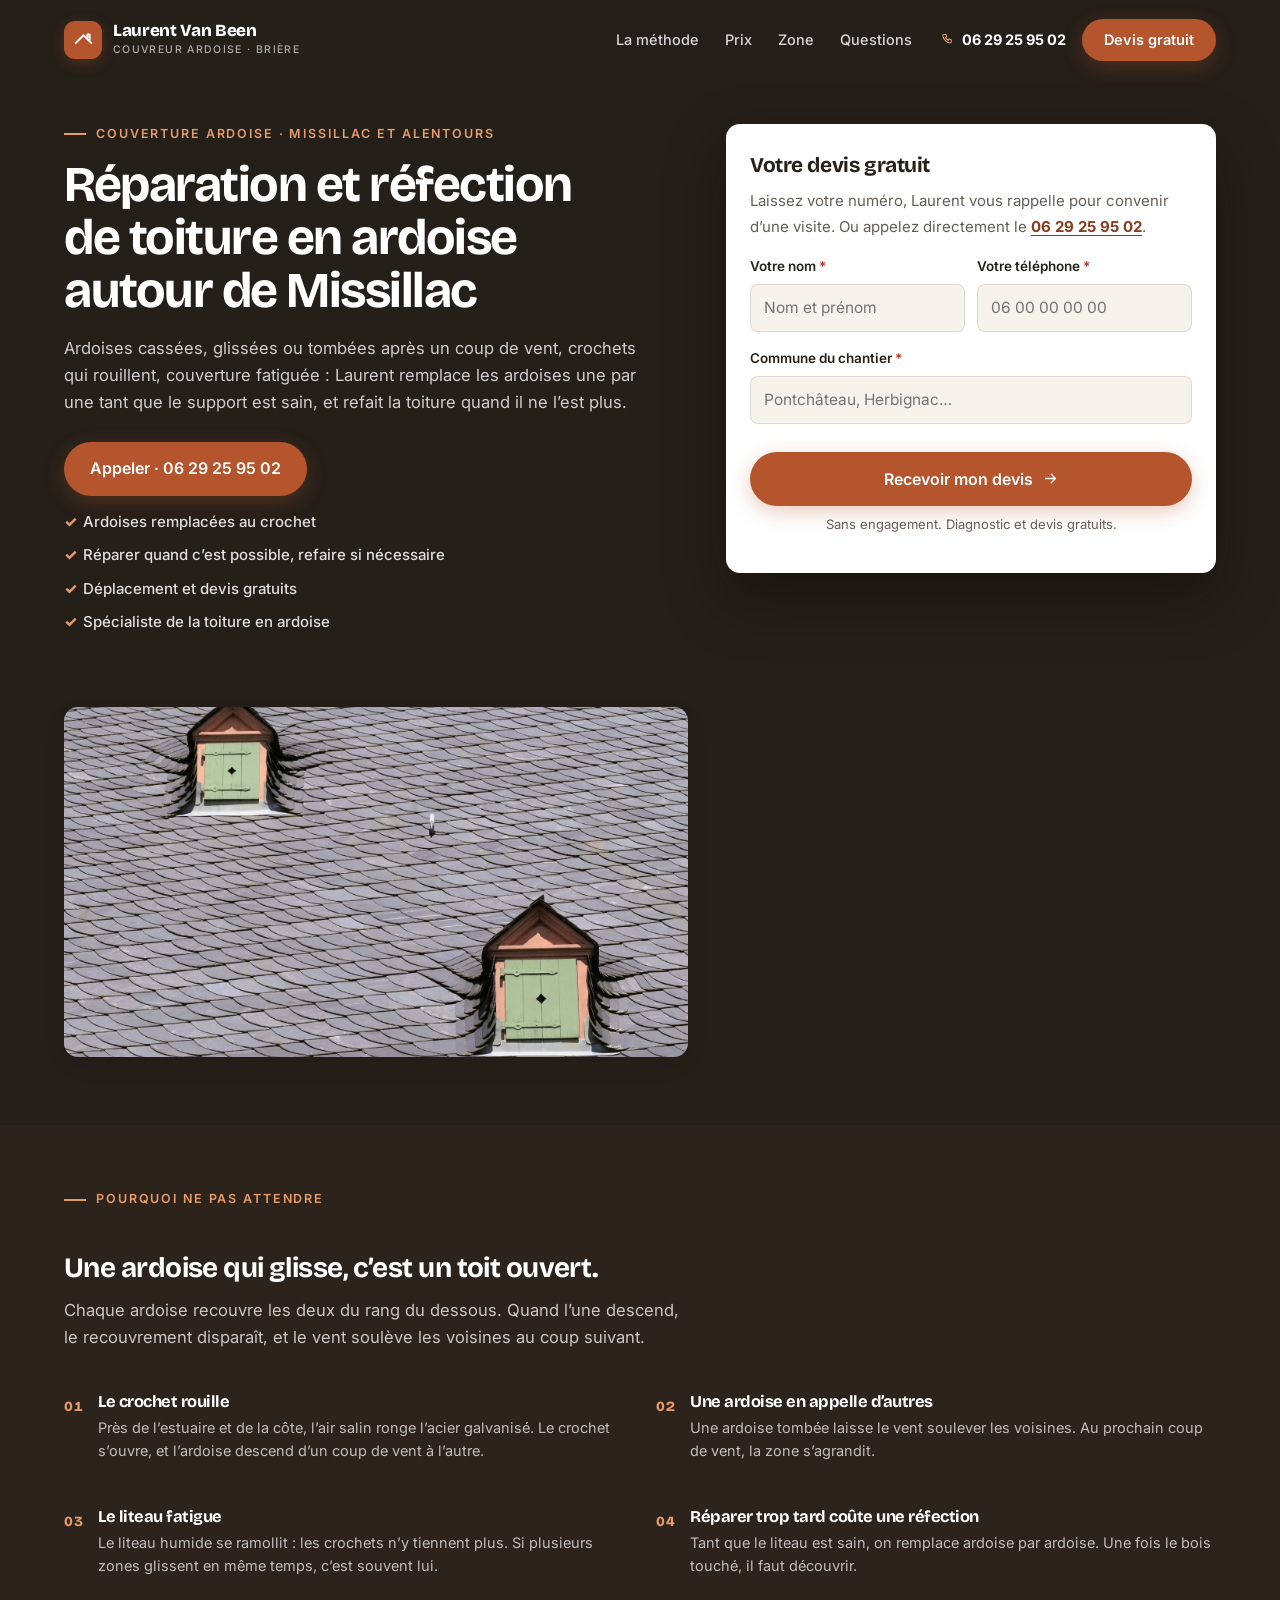
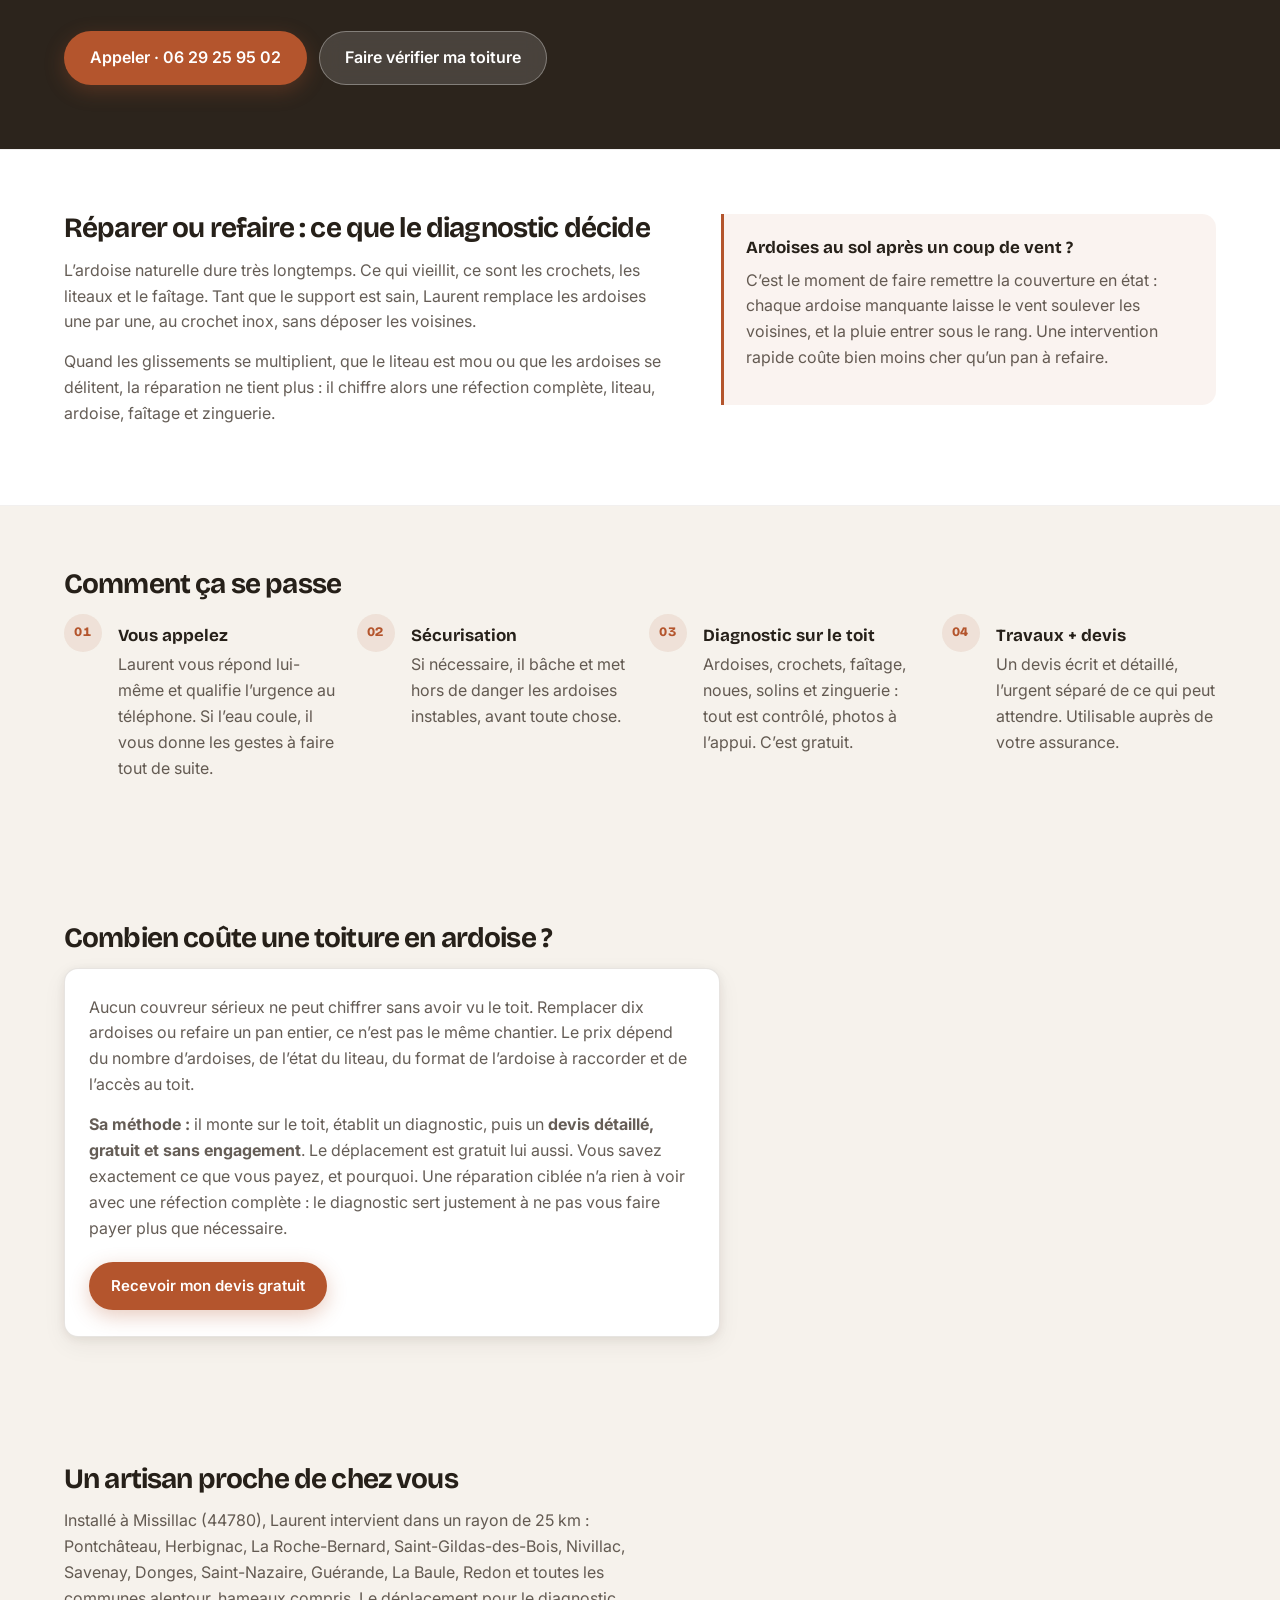
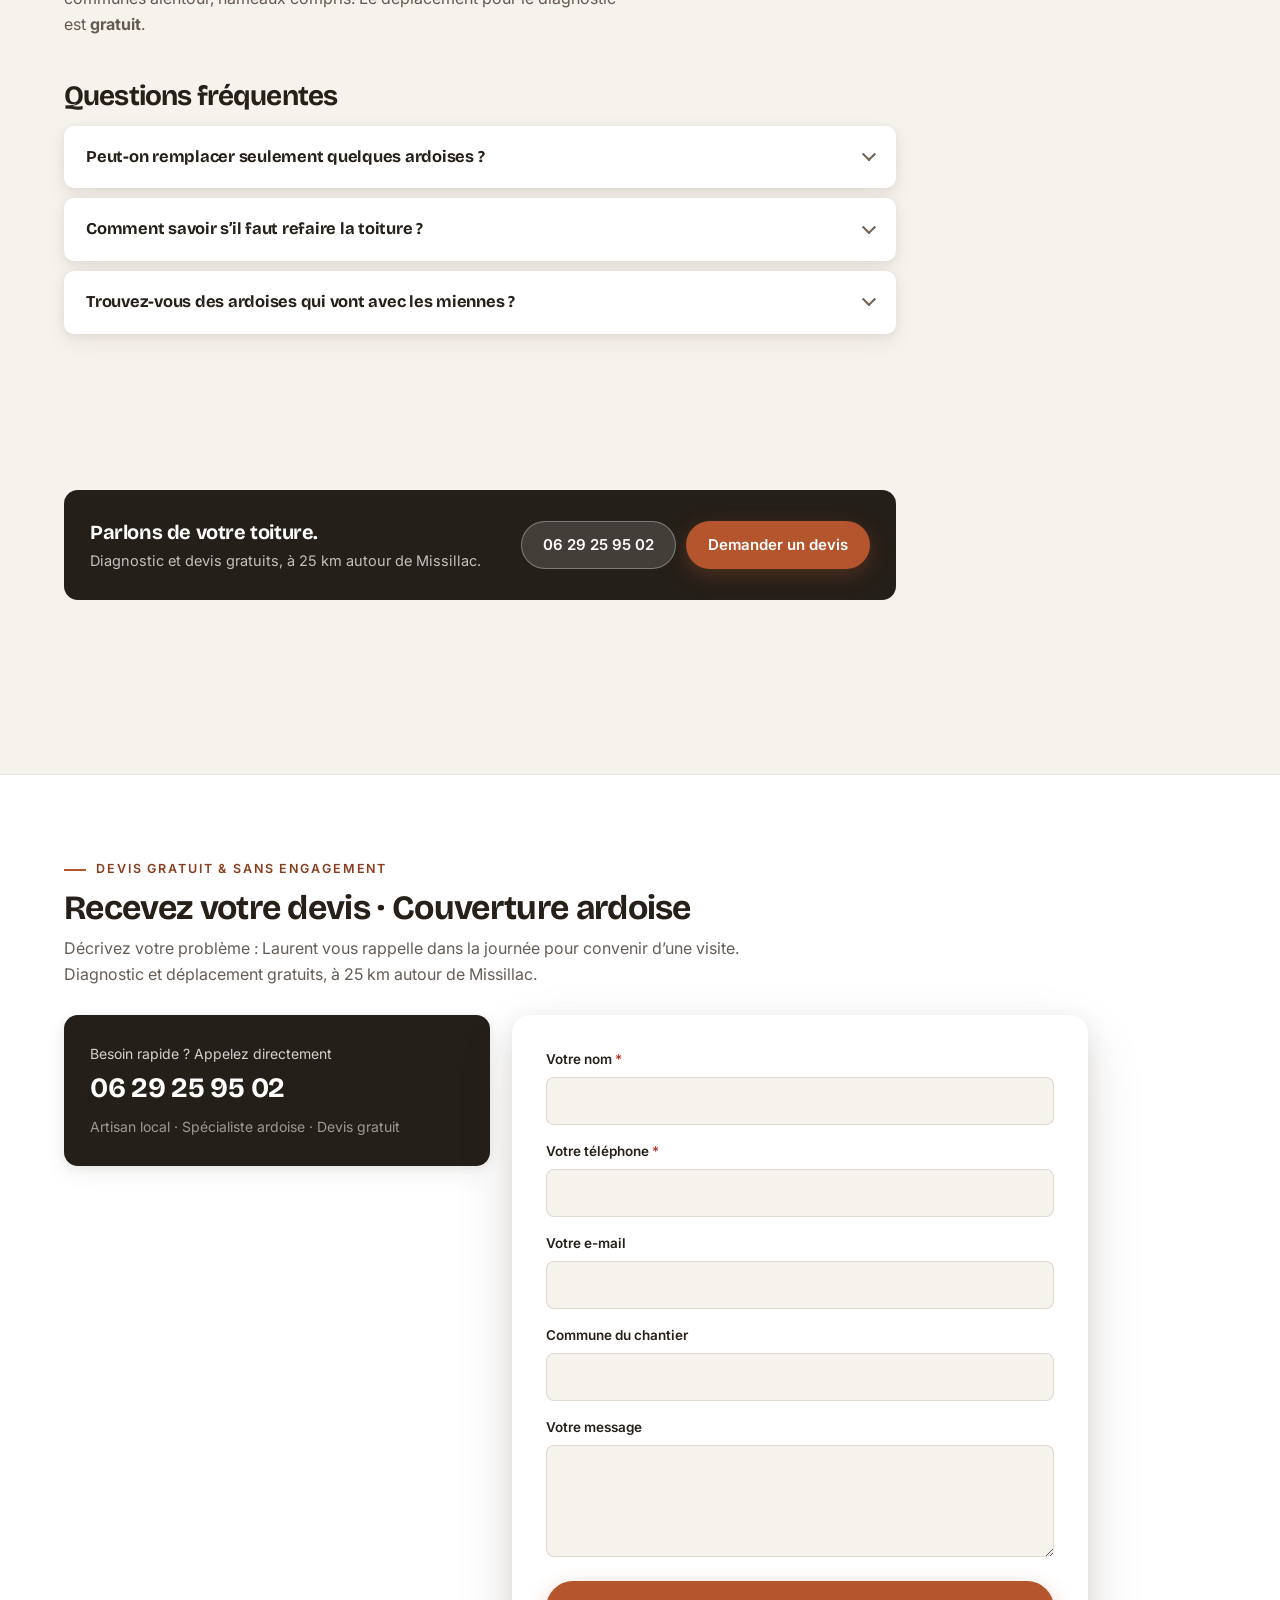
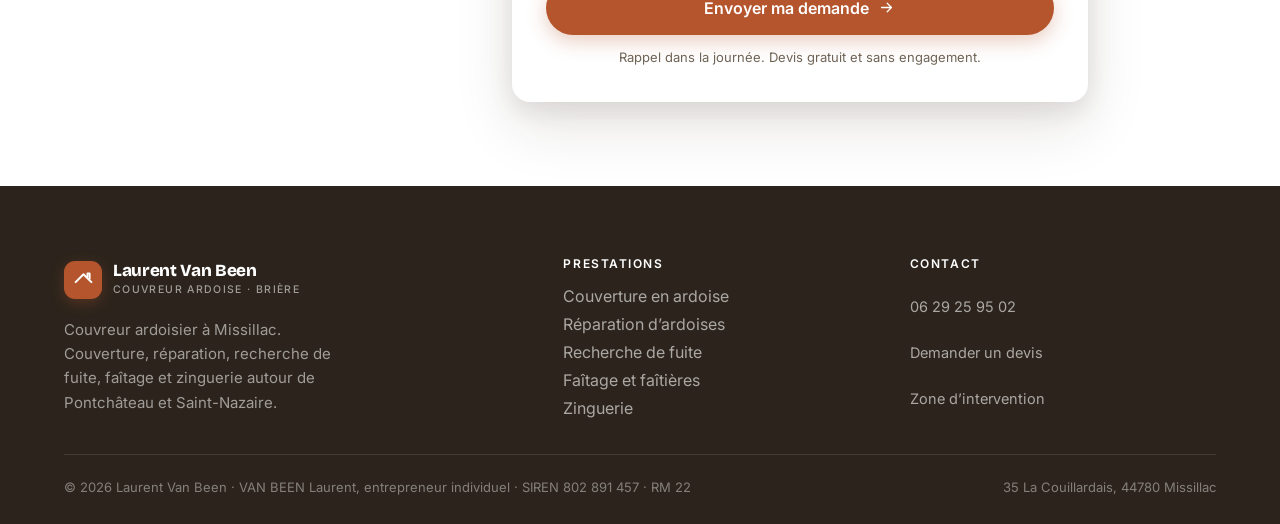
==== commit 70b9b9d2: "Numéro de Laurent sur les 4 pages Co-Authored-By: Claude Opus 5.5 <noreply@anthropic.com>" ====
--- a/couverture-ardoise/index.html
+++ b/couverture-ardoise/index.html
@@ -78,9 +78,9 @@
       <li><a href="#faq">Questions</a></li>
     </ul>
     <div class="nav-cta">
-      <a href="tel:+336XXXXXXXX" class="nav-tel">
+      <a href="tel:+33629259502" class="nav-tel">
         <svg viewBox="0 0 24 24" fill="none" aria-hidden="true"><path d="M6.5 4h3l1.2 3.5-2 1.3a11 11 0 0 0 4.5 4.5l1.3-2 3.5 1.2v3a2 2 0 0 1-2.2 2A15.5 15.5 0 0 1 4.5 6.2 2 2 0 0 1 6.5 4Z" stroke="currentColor" stroke-width="1.7" stroke-linejoin="round"/></svg>
-        06 XX XX XX XX
+        06 29 25 95 02
       </a>
       <a href="#devis" class="btn btn-accent">Devis gratuit</a>
       <button class="burger" id="burger" aria-expanded="false" aria-controls="mobile-menu" aria-label="Ouvrir le menu"><i></i></button>
@@ -92,7 +92,7 @@
   <li><a href="#prix">Prix</a></li>
   <li><a href="#zone">Zone d’intervention</a></li>
   <li><a href="#devis">Demander un devis</a></li>
-  <li><a href="tel:+336XXXXXXXX">Appeler · 06 XX XX XX XX</a></li>
+  <li><a href="tel:+33629259502">Appeler · 06 29 25 95 02</a></li>
 </ul>
 
 <main id="main" class="svc svc-lp">
@@ -105,7 +105,7 @@
     <p class="lead">Ardoises cassées, glissées ou tombées après un coup de vent, crochets qui rouillent, couverture fatiguée&nbsp;: Laurent remplace les ardoises une par une tant que le support est sain, et refait la toiture quand il ne l’est plus.</p>
     <p class="svc-meta">Devis gratuit · Déplacement gratuit · Spécialiste ardoise</p>
     <div class="svc-hero-cta">
-      <a href="tel:+336XXXXXXXX" class="btn btn-accent btn-lg">Appeler · 06 XX XX XX XX</a>
+      <a href="tel:+33629259502" class="btn btn-accent btn-lg">Appeler · 06 29 25 95 02</a>
       <a href="#devis-express" class="btn btn-ghost btn-lg">Devis gratuit en ligne</a>
     </div>
     <ul class="svc-trust">
@@ -119,7 +119,7 @@
       <div class="express-txt">
         <b>Votre devis gratuit</b>
         <span>Laissez votre numéro, Laurent vous rappelle pour convenir d’une visite.<span class="lp-tel-bis"> Ou appelez directement le
-          <a href="tel:+336XXXXXXXX">06 XX XX XX XX</a>.</span></span>
+          <a href="tel:+33629259502">06 29 25 95 02</a>.</span></span>
       </div>
       <div class="form">
         <form id="devis-express" novalidate>
@@ -154,13 +154,13 @@
           <div class="ico"><svg width="24" height="24" viewBox="0 0 24 24" fill="none" aria-hidden="true"><path d="M20 6 9 17l-5-5" stroke="currentColor" stroke-width="2.5" stroke-linecap="round" stroke-linejoin="round"/></svg></div>
           <b>C’est noté.</b>
           <p>Laurent vous rappelle dans la journée.</p>
-          <a href="tel:+336XXXXXXXX" class="fallback-tel">06 XX XX XX XX</a>
+          <a href="tel:+33629259502" class="fallback-tel">06 29 25 95 02</a>
         </div>
         <div class="form-state is-error" role="alert" aria-live="assertive">
           <div class="ico"><svg width="24" height="24" viewBox="0 0 24 24" fill="none" aria-hidden="true"><circle cx="12" cy="12" r="9" stroke="currentColor" stroke-width="2"/><path d="M12 8v5M12 17h.01" stroke="currentColor" stroke-width="2.5" stroke-linecap="round"/></svg></div>
           <b>L’envoi n’a pas abouti.</b>
           <p>Appelez directement, il répond.</p>
-          <a href="tel:+336XXXXXXXX" class="fallback-tel">06 XX XX XX XX</a>
+          <a href="tel:+33629259502" class="fallback-tel">06 29 25 95 02</a>
         </div>
       </div>
     </div>
@@ -204,7 +204,7 @@
         </div>
       </div>
       <div class="risque-cta">
-        <a href="tel:+336XXXXXXXX" class="btn btn-accent btn-lg">Appeler · 06 XX XX XX XX</a>
+        <a href="tel:+33629259502" class="btn btn-accent btn-lg">Appeler · 06 29 25 95 02</a>
         <a href="#devis-express" class="btn btn-glass btn-lg">Faire vérifier ma toiture</a>
       </div>
     </div>
@@ -271,7 +271,7 @@
         <span>Diagnostic et devis gratuits, à 25 km autour de Missillac.</span>
       </div>
       <div class="btns">
-        <a href="tel:+336XXXXXXXX" class="btn btn-glass">06 XX XX XX XX</a>
+        <a href="tel:+33629259502" class="btn btn-glass">06 29 25 95 02</a>
         <a href="#devis" class="btn btn-accent">Demander un devis</a>
       </div>
     </div>
@@ -286,9 +286,9 @@
     <h2 class="svc-formsec-h">Recevez votre devis · Couverture ardoise</h2>
     <p class="svc-formsec-lead">Décrivez votre problème&nbsp;: Laurent vous rappelle dans la journée pour convenir d’une visite. Diagnostic et déplacement gratuits, à 25 km autour de Missillac.</p>
     <div class="svc-formsec-grid">
-      <a href="tel:+336XXXXXXXX" class="svc-callcard">
+      <a href="tel:+33629259502" class="svc-callcard">
         <span>Besoin rapide&nbsp;? Appelez directement</span>
-        <b>06 XX XX XX XX</b>
+        <b>06 29 25 95 02</b>
         <span class="svc-callcard-note">Artisan local · Spécialiste ardoise · Devis gratuit</span>
       </a>
       <div class="form">
@@ -330,13 +330,13 @@
           <div class="ico"><svg width="24" height="24" viewBox="0 0 24 24" fill="none" aria-hidden="true"><path d="M20 6 9 17l-5-5" stroke="currentColor" stroke-width="2.5" stroke-linecap="round" stroke-linejoin="round"/></svg></div>
           <b>Message reçu.</b>
           <p>Laurent vous rappelle dans la journée pour convenir d’une visite.</p>
-          <a href="tel:+336XXXXXXXX" class="fallback-tel">06 XX XX XX XX</a>
+          <a href="tel:+33629259502" class="fallback-tel">06 29 25 95 02</a>
         </div>
         <div class="form-state is-error" id="form-ko" role="alert" aria-live="assertive">
           <div class="ico"><svg width="24" height="24" viewBox="0 0 24 24" fill="none" aria-hidden="true"><circle cx="12" cy="12" r="9" stroke="currentColor" stroke-width="2"/><path d="M12 8v5M12 17h.01" stroke="currentColor" stroke-width="2.5" stroke-linecap="round"/></svg></div>
           <b>L’envoi n’a pas abouti.</b>
           <p>Le plus simple est de l’appeler directement&nbsp;: il répond.</p>
-          <a href="tel:+336XXXXXXXX" class="fallback-tel">06 XX XX XX XX</a>
+          <a href="tel:+33629259502" class="fallback-tel">06 29 25 95 02</a>
         </div>
       </div>
     </div>
@@ -368,7 +368,7 @@
       <div>
         <h3>Contact</h3>
         <ul>
-          <li><a href="tel:+336XXXXXXXX">06 XX XX XX XX</a></li>
+          <li><a href="tel:+33629259502">06 29 25 95 02</a></li>
           <li><a href="#devis">Demander un devis</a></li>
           <li><a href="#zone">Zone d’intervention</a></li>
         </ul>
@@ -381,7 +381,7 @@
   </div>
 </footer>
 <div class="callbar" id="callbar">
-  <a href="tel:+336XXXXXXXX" class="btn btn-glass">
+  <a href="tel:+33629259502" class="btn btn-glass">
     <svg width="15" height="15" viewBox="0 0 24 24" fill="none" aria-hidden="true"><path d="M6.5 4h3l1.2 3.5-2 1.3a11 11 0 0 0 4.5 4.5l1.3-2 3.5 1.2v3a2 2 0 0 1-2.2 2A15.5 15.5 0 0 1 4.5 6.2 2 2 0 0 1 6.5 4Z" stroke="currentColor" stroke-width="1.7" stroke-linejoin="round"/></svg>
     Appeler
   </a>
@@ -389,7 +389,7 @@
 </div>
 
 <script type="application/ld+json">
-{"@context":"https://schema.org","@type":"RoofingContractor","name":"Laurent Van Been","telephone":"+336XXXXXXXX","url":"https://netfox-agency.github.io/laurentvanbeen/couverture-ardoise/","address":{"@type":"PostalAddress","streetAddress":"35 La Couillardais","addressLocality":"Missillac","postalCode":"44780","addressRegion":"Pays de la Loire","addressCountry":"FR"},"areaServed":"Missillac, Pontchâteau, Herbignac, Saint-Nazaire, Guérande"}
+{"@context":"https://schema.org","@type":"RoofingContractor","name":"Laurent Van Been","telephone":"+33629259502","url":"https://netfox-agency.github.io/laurentvanbeen/couverture-ardoise/","address":{"@type":"PostalAddress","streetAddress":"35 La Couillardais","addressLocality":"Missillac","postalCode":"44780","addressRegion":"Pays de la Loire","addressCountry":"FR"},"areaServed":"Missillac, Pontchâteau, Herbignac, Saint-Nazaire, Guérande"}
 </script>
 <script src="../assets/script.js?v=5" defer></script>
 </body>
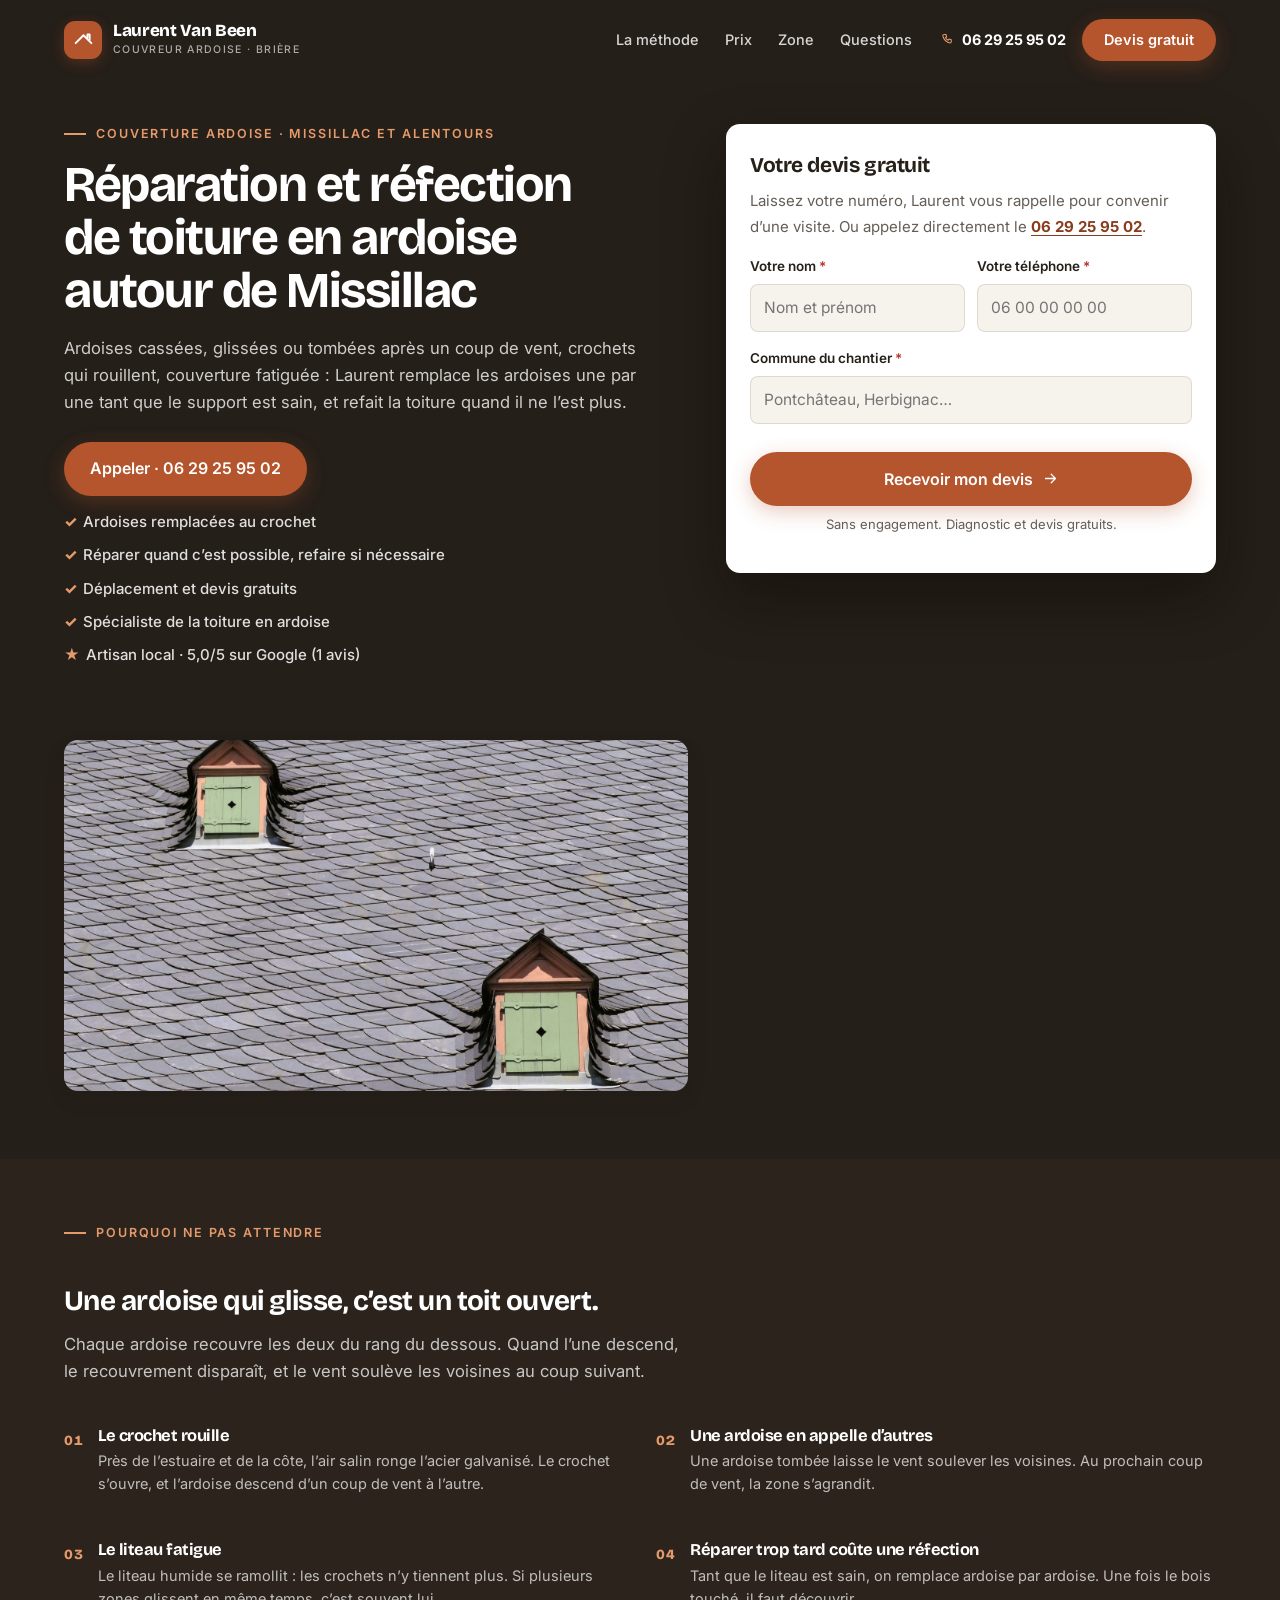
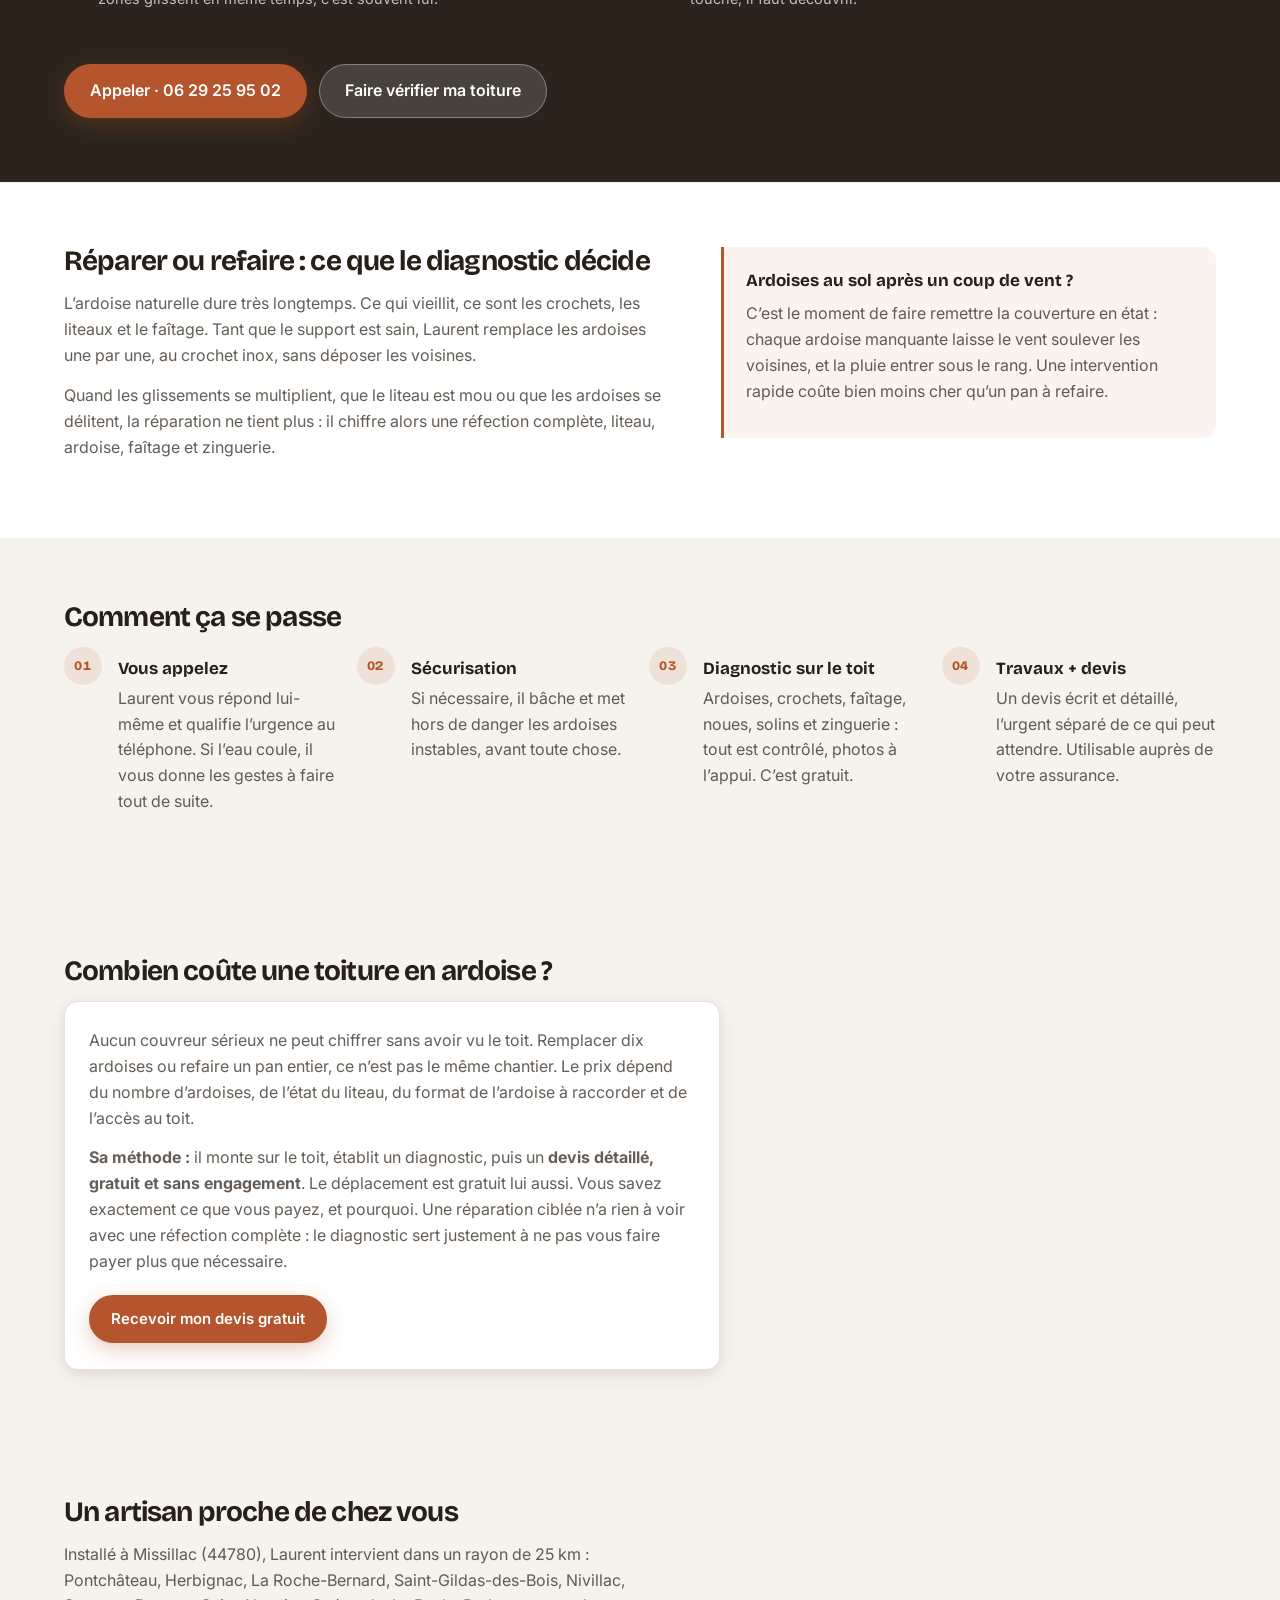
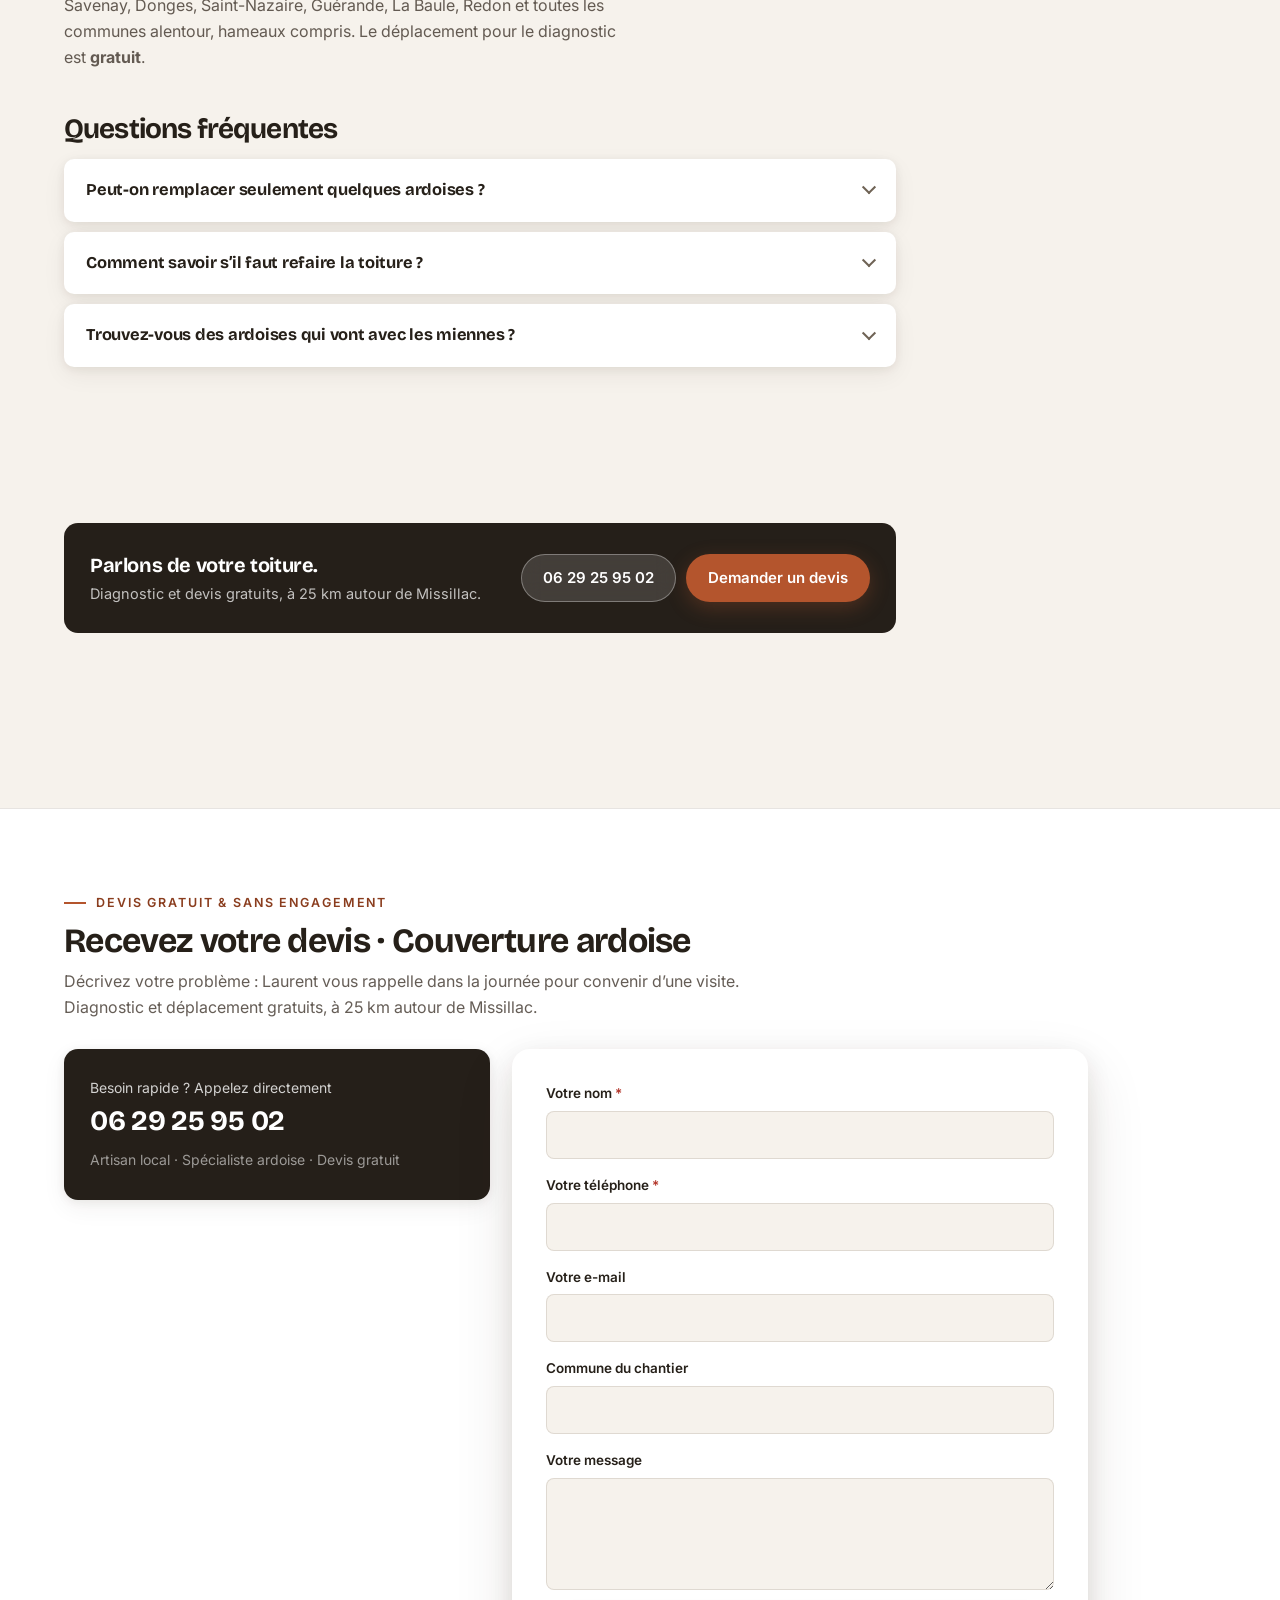
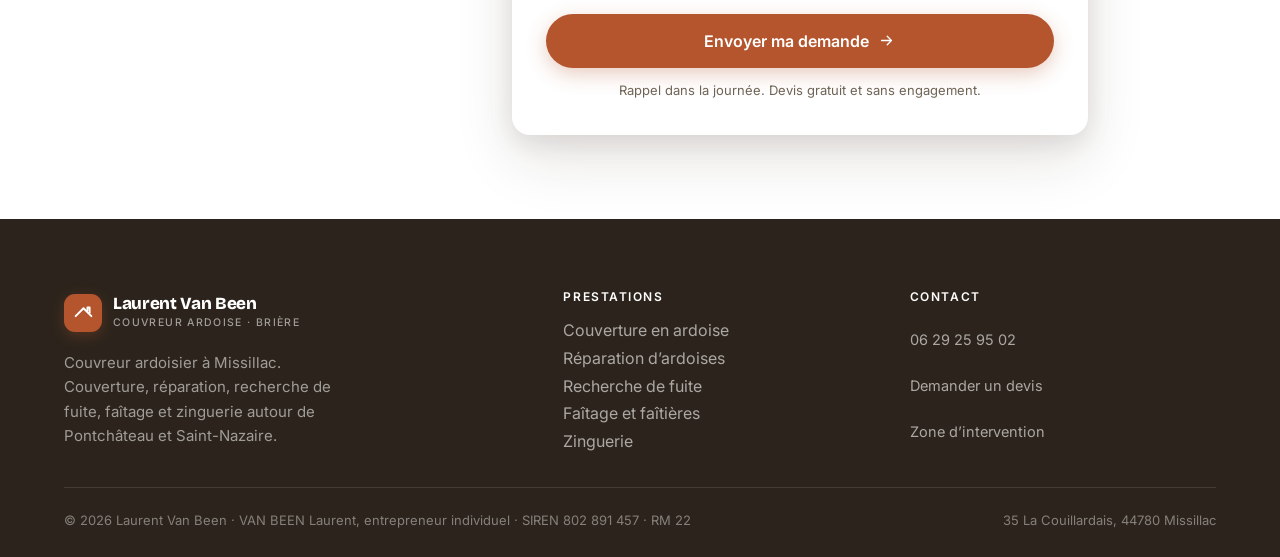
==== commit 5edc1907: "Note Google et villes du rayon sur les pages Co-Authored-By: Claude Opus 5.5 <noreply@anthropic.com>" ====
--- a/couverture-ardoise/index.html
+++ b/couverture-ardoise/index.html
@@ -5,15 +5,15 @@
 <meta name="viewport" content="width=device-width, initial-scale=1">
 <title>Couvreur ardoise&nbsp;: réparation et réfection · Laurent Van Been</title>
 <meta name="description" content="Ardoises cassées ou glissées remplacées, réfection et rénovation de toiture en ardoise autour de Missillac, Pontchâteau et Saint-Nazaire. Devis gratuit.">
-<link rel="canonical" href="https://netfox-agency.github.io/laurentvanbeen/couverture-ardoise/">
+<link rel="canonical" href="https://vlcouverture.com/couverture-ardoise/">
 <meta name="robots" content="noindex, nofollow">
 <meta property="og:type" content="website">
 <meta property="og:locale" content="fr_FR">
 <meta property="og:site_name" content="Laurent Van Been">
 <meta property="og:title" content="Réparation et réfection de toiture en ardoise · Laurent Van Been">
 <meta property="og:description" content="Ardoises cassées ou glissées remplacées, réfection et rénovation de toiture en ardoise autour de Missillac, Pontchâteau et Saint-Nazaire. Devis gratuit.">
-<meta property="og:url" content="https://netfox-agency.github.io/laurentvanbeen/couverture-ardoise/">
-<meta property="og:image" content="https://netfox-agency.github.io/laurentvanbeen/assets/img/ardoise-lucarnes.jpg">
+<meta property="og:url" content="https://vlcouverture.com/couverture-ardoise/">
+<meta property="og:image" content="https://vlcouverture.com/assets/img/ardoise-lucarnes.jpg">
 <link rel="icon" href="../assets/favicon.svg" type="image/svg+xml">
 <meta name="theme-color" content="#251f19">
 <link rel="preconnect" href="https://fonts.googleapis.com">
@@ -113,6 +113,7 @@
       <li><span>✓</span> Réparer quand c’est possible, refaire si nécessaire</li>
       <li><span>✓</span> Déplacement et devis gratuits</li>
       <li><span>✓</span> Spécialiste de la toiture en ardoise</li>
+      <li><span class="star">★</span> Artisan local · 5,0/5 sur Google (1 avis)</li>
     </ul>
     </div>
     <div class="express">
@@ -123,7 +124,7 @@
       </div>
       <div class="form">
         <form id="devis-express" novalidate>
-          <input type="hidden" name="access_key" value="REMPLACER_PAR_VOTRE_CLE_WEB3FORMS">
+          <input type="hidden" name="access_key" value="62658d62-7a68-4450-817b-615d6f444aae">
           <input type="hidden" name="subject" value="Rappel express · Couverture ardoise · Laurent Van Been">
           <input type="hidden" name="from_name" value="Landing Laurent Van Been">
           <input type="hidden" name="prestation" value="Couverture ardoise">
@@ -293,7 +294,7 @@
       </a>
       <div class="form">
         <form id="devis-form" novalidate>
-          <input type="hidden" name="access_key" value="REMPLACER_PAR_VOTRE_CLE_WEB3FORMS">
+          <input type="hidden" name="access_key" value="62658d62-7a68-4450-817b-615d6f444aae">
           <input type="hidden" name="subject" value="Devis Couverture ardoise · Laurent Van Been">
           <input type="hidden" name="from_name" value="Landing Laurent Van Been">
           <input type="hidden" name="prestation" value="Couverture ardoise">
@@ -389,8 +390,8 @@
 </div>
 
 <script type="application/ld+json">
-{"@context":"https://schema.org","@type":"RoofingContractor","name":"Laurent Van Been","telephone":"+33629259502","url":"https://netfox-agency.github.io/laurentvanbeen/couverture-ardoise/","address":{"@type":"PostalAddress","streetAddress":"35 La Couillardais","addressLocality":"Missillac","postalCode":"44780","addressRegion":"Pays de la Loire","addressCountry":"FR"},"areaServed":"Missillac, Pontchâteau, Herbignac, Saint-Nazaire, Guérande"}
+{"@context":"https://schema.org","@type":"RoofingContractor","name":"Laurent Van Been","telephone":"+33629259502","url":"https://vlcouverture.com/couverture-ardoise/","address":{"@type":"PostalAddress","streetAddress":"35 La Couillardais","addressLocality":"Missillac","postalCode":"44780","addressRegion":"Pays de la Loire","addressCountry":"FR"},"areaServed":"Missillac, Pontchâteau, Herbignac, Saint-Nazaire, Guérande"}
 </script>
-<script src="../assets/script.js?v=5" defer></script>
+<script src="../assets/script.js?v=6" defer></script>
 </body>
 </html>
